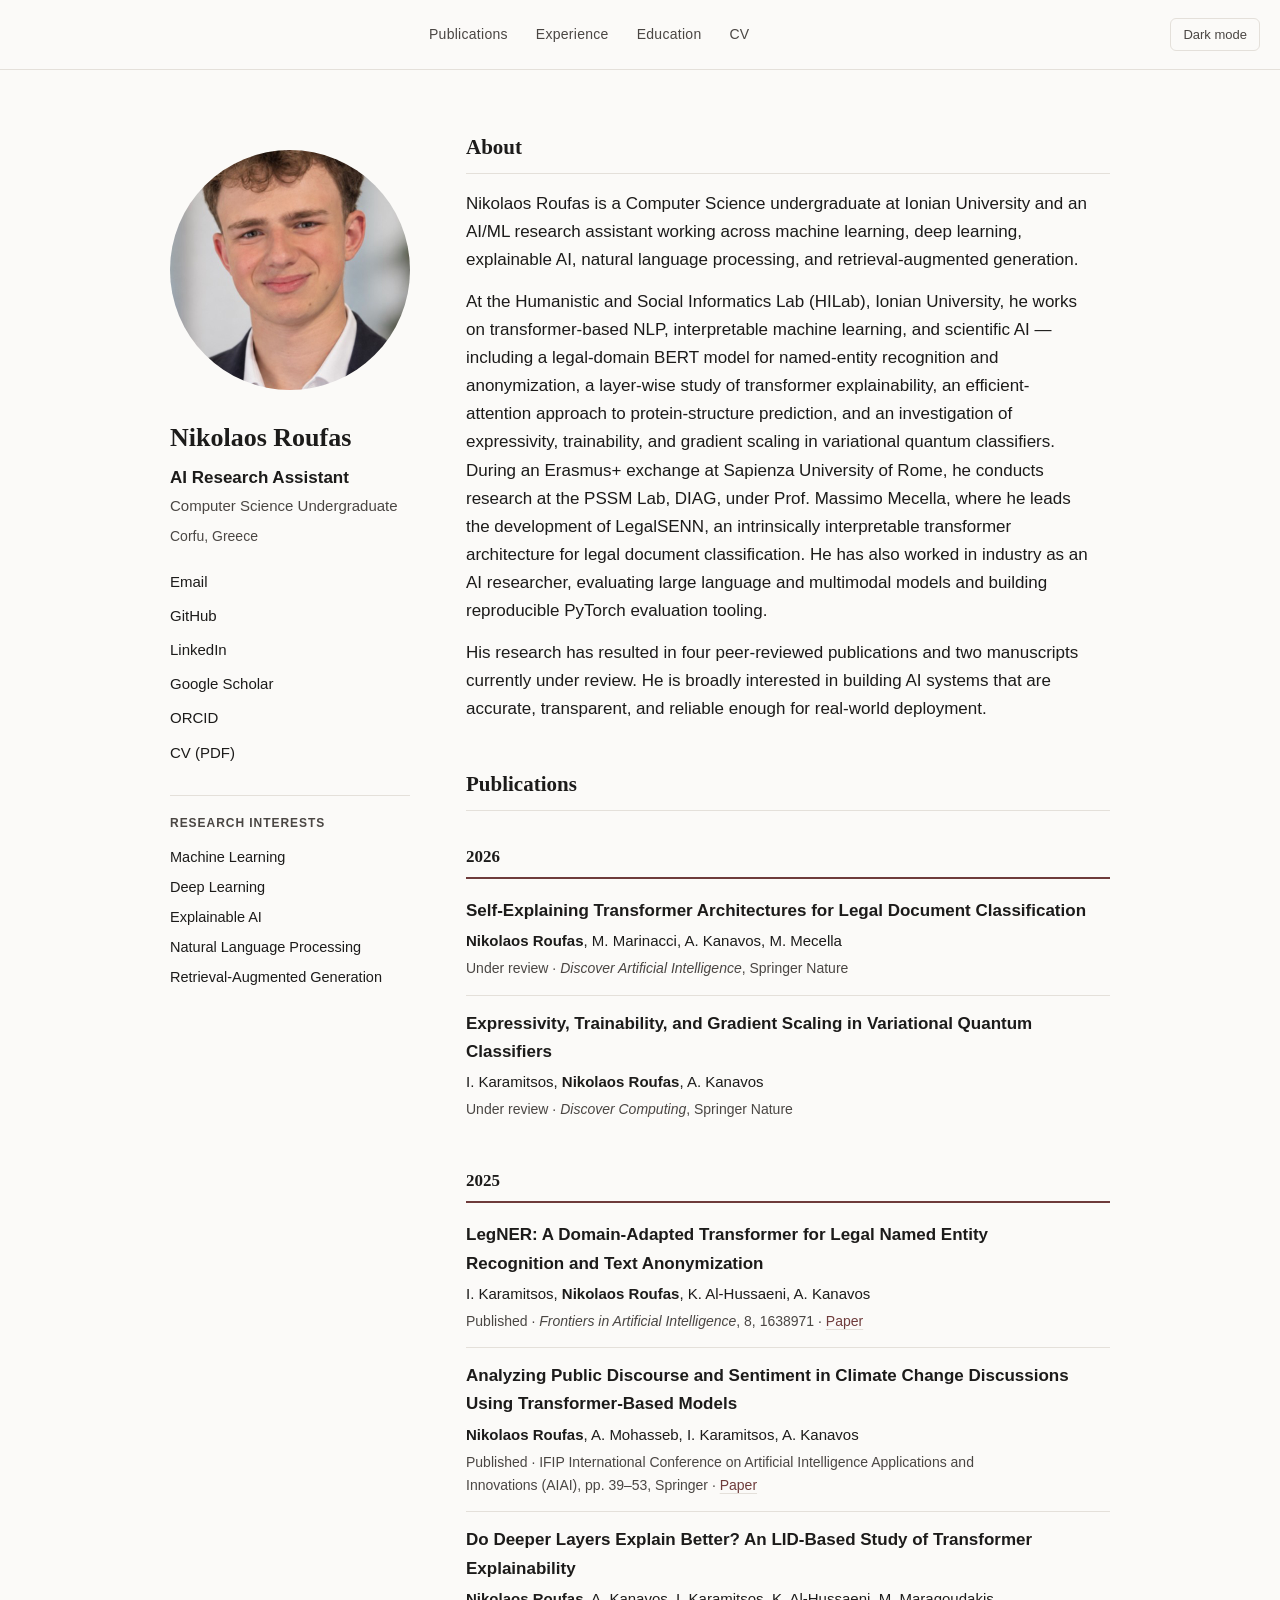
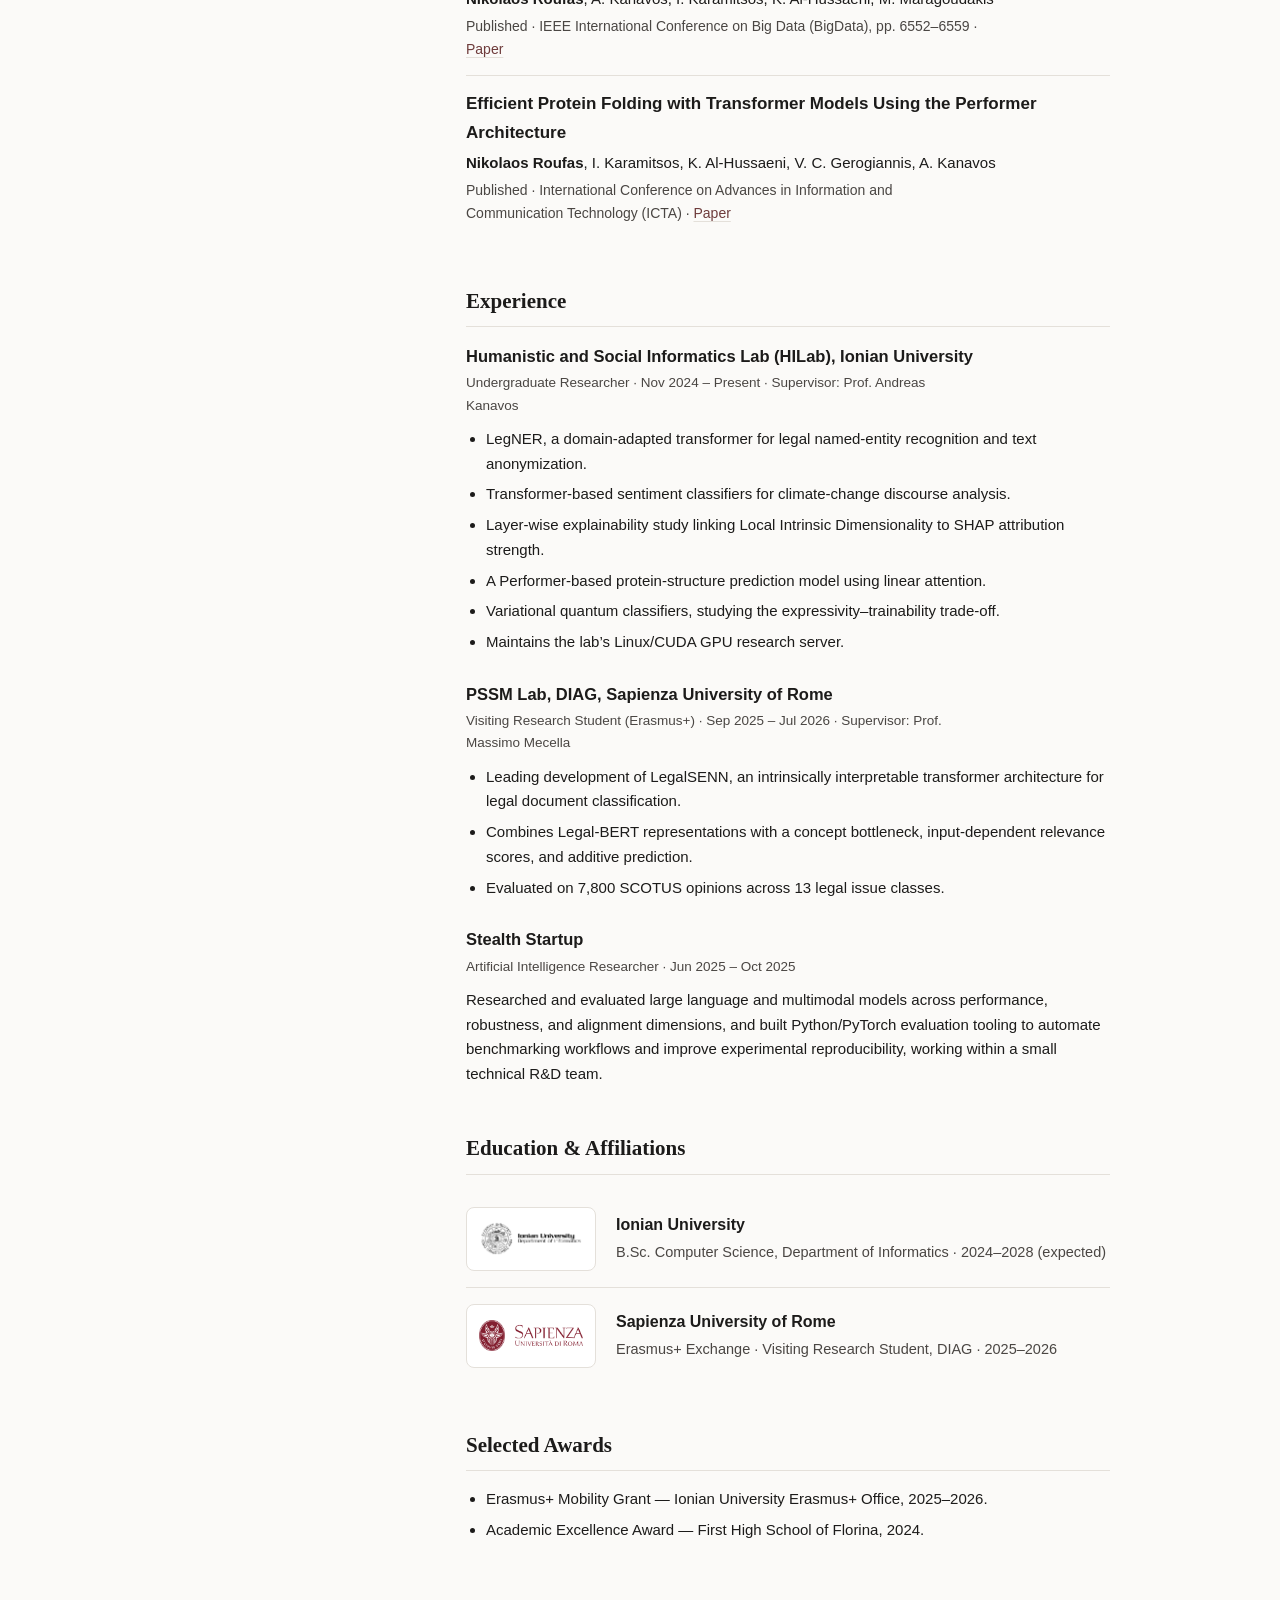
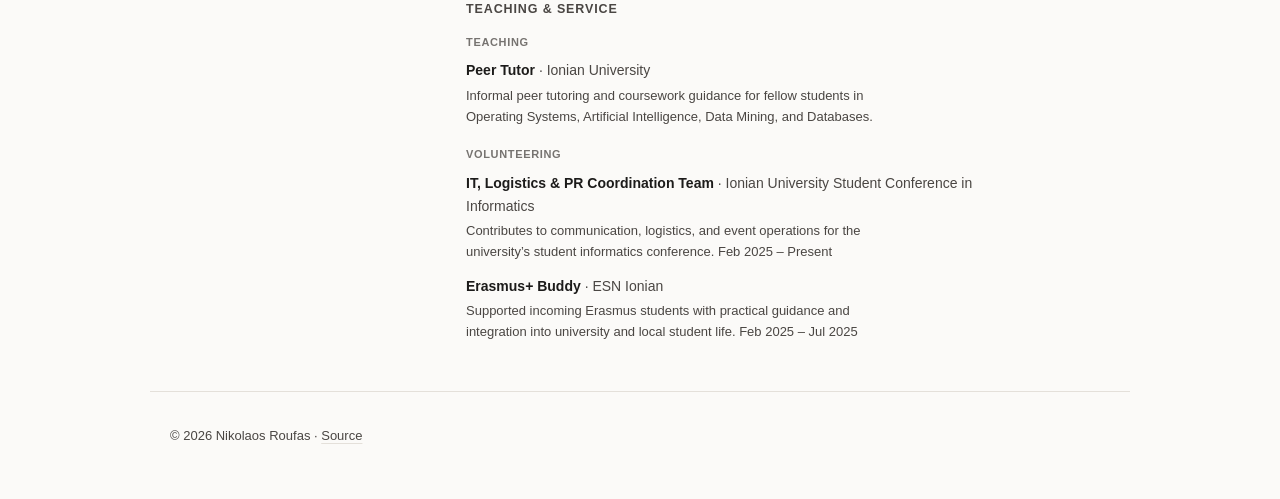
==== index.html @ a6135630 "Strengthen entity/Knowledge Graph structured data - Replace the single Person JSON-LD block with a c" ====
<!DOCTYPE html>
<html lang="en">
<head>
<meta charset="UTF-8">
<meta name="viewport" content="width=device-width, initial-scale=1">
<script>
  try {
    var t = localStorage.getItem('theme');
    if (t === 'light' || t === 'dark') document.documentElement.setAttribute('data-theme', t);
  } catch (e) {}
</script>

<title>Nikolaos Roufas | AI Research Assistant</title>
<meta name="description" content="Nikolaos Roufas is an AI researcher and Computer Science student working on machine learning, explainable AI, natural language processing, and interpretable neural architectures.">
<meta name="author" content="Nikolaos Roufas">
<meta name="robots" content="index, follow">
<link rel="canonical" href="https://nikolaosroufas.me">

<meta property="og:type" content="website">
<meta property="og:title" content="Nikolaos Roufas | AI Research Assistant">
<meta property="og:description" content="AI researcher and Computer Science student working on machine learning, explainable AI, NLP, and interpretable neural architectures.">
<meta property="og:url" content="https://nikolaosroufas.me">
<meta property="og:site_name" content="Nikolaos Roufas">
<meta property="og:image" content="https://nikolaosroufas.me/profile.jpg">

<meta name="twitter:card" content="summary">
<meta name="twitter:title" content="Nikolaos Roufas | AI Research Assistant">
<meta name="twitter:description" content="AI researcher and Computer Science student working on machine learning, explainable AI, NLP, and interpretable neural architectures.">
<meta name="twitter:image" content="https://nikolaosroufas.me/profile.jpg">

<link rel="icon" type="image/x-icon" href="favicon.ico">
<link rel="stylesheet" href="stylesheets/styles.css">

<script type="application/ld+json">
{
  "@context": "https://schema.org",
  "@graph": [
    {
      "@type": "Person",
      "@id": "https://nikolaosroufas.me/#person",
      "name": "Nikolaos Roufas",
      "givenName": "Nikolaos",
      "familyName": "Roufas",
      "url": "https://nikolaosroufas.me",
      "mainEntityOfPage": { "@id": "https://nikolaosroufas.me/#webpage" },
      "image": {
        "@type": "ImageObject",
        "url": "https://nikolaosroufas.me/profile.jpg",
        "width": 480,
        "height": 480
      },
      "description": "AI researcher and Computer Science undergraduate at Ionian University, with research experience at Sapienza University of Rome, working on machine learning, explainable AI, and natural language processing.",
      "email": "nikolaosroufas@gmail.com",
      "jobTitle": "AI Research Assistant",
      "address": {
        "@type": "PostalAddress",
        "addressLocality": "Corfu",
        "addressCountry": "GR"
      },
      "affiliation": [
        { "@type": "CollegeOrUniversity", "name": "Ionian University", "url": "https://ionio.gr" },
        { "@type": "CollegeOrUniversity", "name": "Sapienza University of Rome", "url": "https://www.uniroma1.it" }
      ],
      "knowsAbout": [
        "Machine Learning",
        "Deep Learning",
        "Explainable AI",
        "Natural Language Processing",
        "Retrieval-Augmented Generation"
      ],
      "knowsLanguage": ["Greek", "English", "French", "Portuguese"],
      "identifier": {
        "@type": "PropertyValue",
        "propertyID": "ORCID",
        "value": "https://orcid.org/0009-0005-6139-743X"
      },
      "sameAs": [
        "https://github.com/NikolasRoufas",
        "https://gr.linkedin.com/in/nikolaosroufas",
        "https://scholar.google.com/citations?user=7fCD268AAAAJ&hl=en&oi=ao",
        "https://orcid.org/0009-0005-6139-743X"
      ]
    },
    {
      "@type": "WebSite",
      "@id": "https://nikolaosroufas.me/#website",
      "url": "https://nikolaosroufas.me",
      "name": "Nikolaos Roufas",
      "description": "Personal academic website of Nikolaos Roufas, AI researcher and Computer Science student.",
      "publisher": { "@id": "https://nikolaosroufas.me/#person" },
      "inLanguage": "en"
    },
    {
      "@type": "WebPage",
      "@id": "https://nikolaosroufas.me/#webpage",
      "url": "https://nikolaosroufas.me",
      "name": "Nikolaos Roufas | AI Research Assistant",
      "description": "Nikolaos Roufas is an AI researcher and Computer Science student working on machine learning, explainable AI, natural language processing, and interpretable neural architectures.",
      "isPartOf": { "@id": "https://nikolaosroufas.me/#website" },
      "about": { "@id": "https://nikolaosroufas.me/#person" },
      "primaryImageOfPage": {
        "@type": "ImageObject",
        "url": "https://nikolaosroufas.me/profile.jpg",
        "width": 480,
        "height": 480
      },
      "inLanguage": "en"
    },
    {
      "@type": "ScholarlyArticle",
      "@id": "https://nikolaosroufas.me/#pub-legalsenn",
      "name": "Self-Explaining Transformer Architectures for Legal Document Classification",
      "author": [
        { "@id": "https://nikolaosroufas.me/#person" },
        { "@type": "Person", "name": "M. Marinacci" },
        { "@type": "Person", "name": "A. Kanavos" },
        { "@type": "Person", "name": "M. Mecella" }
      ],
      "isPartOf": { "@type": "Periodical", "name": "Discover Artificial Intelligence" },
      "publisher": { "@type": "Organization", "name": "Springer Nature" },
      "creativeWorkStatus": "Under review",
      "mainEntityOfPage": { "@id": "https://nikolaosroufas.me/#webpage" }
    },
    {
      "@type": "ScholarlyArticle",
      "@id": "https://nikolaosroufas.me/#pub-quantum",
      "name": "Expressivity, Trainability, and Gradient Scaling in Variational Quantum Classifiers",
      "author": [
        { "@type": "Person", "name": "I. Karamitsos" },
        { "@id": "https://nikolaosroufas.me/#person" },
        { "@type": "Person", "name": "A. Kanavos" }
      ],
      "isPartOf": { "@type": "Periodical", "name": "Discover Computing" },
      "publisher": { "@type": "Organization", "name": "Springer Nature" },
      "creativeWorkStatus": "Under review",
      "mainEntityOfPage": { "@id": "https://nikolaosroufas.me/#webpage" }
    },
    {
      "@type": "ScholarlyArticle",
      "@id": "https://nikolaosroufas.me/#pub-legner",
      "name": "LegNER: A Domain-Adapted Transformer for Legal Named Entity Recognition and Text Anonymization",
      "author": [
        { "@type": "Person", "name": "I. Karamitsos" },
        { "@id": "https://nikolaosroufas.me/#person" },
        { "@type": "Person", "name": "K. Al-Hussaeni" },
        { "@type": "Person", "name": "A. Kanavos" }
      ],
      "isPartOf": { "@type": "Periodical", "name": "Frontiers in Artificial Intelligence" },
      "datePublished": "2025-11-06",
      "url": "https://www.frontiersin.org/journals/artificial-intelligence/articles/10.3389/frai.2025.1638971/full",
      "creativeWorkStatus": "Published",
      "mainEntityOfPage": { "@id": "https://nikolaosroufas.me/#webpage" }
    },
    {
      "@type": "ScholarlyArticle",
      "@id": "https://nikolaosroufas.me/#pub-climate",
      "name": "Analyzing Public Discourse and Sentiment in Climate Change Discussions Using Transformer-Based Models",
      "author": [
        { "@id": "https://nikolaosroufas.me/#person" },
        { "@type": "Person", "name": "A. Mohasseb" },
        { "@type": "Person", "name": "I. Karamitsos" },
        { "@type": "Person", "name": "A. Kanavos" }
      ],
      "isPartOf": { "@type": "CreativeWork", "name": "IFIP International Conference on Artificial Intelligence Applications and Innovations (AIAI)" },
      "publisher": { "@type": "Organization", "name": "Springer" },
      "datePublished": "2025-06-23",
      "url": "https://link.springer.com/chapter/10.1007/978-3-031-97313-0_4",
      "creativeWorkStatus": "Published",
      "mainEntityOfPage": { "@id": "https://nikolaosroufas.me/#webpage" }
    },
    {
      "@type": "ScholarlyArticle",
      "@id": "https://nikolaosroufas.me/#pub-bigdata",
      "name": "Do Deeper Layers Explain Better? An LID-Based Study of Transformer Explainability",
      "author": [
        { "@id": "https://nikolaosroufas.me/#person" },
        { "@type": "Person", "name": "A. Kanavos" },
        { "@type": "Person", "name": "I. Karamitsos" },
        { "@type": "Person", "name": "K. Al-Hussaeni" },
        { "@type": "Person", "name": "M. Maragoudakis" }
      ],
      "isPartOf": { "@type": "CreativeWork", "name": "IEEE International Conference on Big Data (BigData)" },
      "publisher": { "@type": "Organization", "name": "IEEE" },
      "datePublished": "2025",
      "url": "https://ieeexplore.ieee.org/abstract/document/11402387",
      "creativeWorkStatus": "Published",
      "mainEntityOfPage": { "@id": "https://nikolaosroufas.me/#webpage" }
    },
    {
      "@type": "ScholarlyArticle",
      "@id": "https://nikolaosroufas.me/#pub-protein",
      "name": "Efficient Protein Folding with Transformer Models Using the Performer Architecture",
      "author": [
        { "@id": "https://nikolaosroufas.me/#person" },
        { "@type": "Person", "name": "I. Karamitsos" },
        { "@type": "Person", "name": "K. Al-Hussaeni" },
        { "@type": "Person", "name": "V. C. Gerogiannis" },
        { "@type": "Person", "name": "A. Kanavos" }
      ],
      "isPartOf": { "@type": "CreativeWork", "name": "International Conference on Advances in Information and Communication Technology (ICTA)" },
      "publisher": { "@type": "Organization", "name": "Springer" },
      "datePublished": "2025",
      "url": "https://link.springer.com/chapter/10.1007/978-3-032-18162-6_20",
      "creativeWorkStatus": "Published",
      "mainEntityOfPage": { "@id": "https://nikolaosroufas.me/#webpage" }
    }
  ]
}
</script>
</head>
<body>
<a class="skip-link" href="#main">Skip to content</a>

<nav class="topnav" aria-label="Section">
  <div class="nav-links">
    <a href="#publications">Publications</a>
    <a href="#experience">Experience</a>
    <a href="#education">Education</a>
    <a href="NikolaosRoufas_CV.pdf">CV</a>
  </div>
  <button id="theme-toggle" class="theme-toggle" type="button" aria-label="Switch color theme">Dark mode</button>
</nav>

<div class="page">
  <aside class="sidebar">
    <img class="portrait" src="profile.jpg" width="176" height="176" alt="Portrait of Nikolaos Roufas" loading="eager">
    <h1>Nikolaos Roufas</h1>
    <p class="role">AI Research Assistant</p>
    <p class="role-sub">Computer Science Undergraduate</p>
    <p class="location">Corfu, Greece</p>

    <ul class="links">
      <li><a href="mailto:nikolaosroufas@gmail.com">Email</a></li>
      <li><a href="https://github.com/NikolasRoufas">GitHub</a></li>
      <li><a href="https://gr.linkedin.com/in/nikolaosroufas">LinkedIn</a></li>
      <li><a href="https://scholar.google.com/citations?user=7fCD268AAAAJ&amp;hl=en&amp;oi=ao">Google Scholar</a></li>
      <li><a href="https://orcid.org/0009-0005-6139-743X">ORCID</a></li>
      <li><a href="NikolaosRoufas_CV.pdf">CV (PDF)</a></li>
    </ul>

    <div class="interests">
      <h2>Research Interests</h2>
      <ul>
        <li>Machine Learning</li>
        <li>Deep Learning</li>
        <li>Explainable AI</li>
        <li>Natural Language Processing</li>
        <li>Retrieval-Augmented Generation</li>
      </ul>
    </div>
  </aside>

  <main id="main">
    <section id="about" aria-labelledby="about-heading">
      <h2 id="about-heading">About</h2>
      <p>
        Nikolaos Roufas is a Computer Science undergraduate at Ionian University and an AI/ML
        research assistant working across machine learning, deep learning, explainable AI,
        natural language processing, and retrieval-augmented generation.
      </p>
      <p>
        At the Humanistic and Social Informatics Lab (HILab), Ionian University, he works on
        transformer-based NLP, interpretable machine learning, and scientific AI &mdash; including a
        legal-domain BERT model for named-entity recognition and anonymization, a layer-wise study
        of transformer explainability, an efficient-attention approach to protein-structure
        prediction, and an investigation of expressivity, trainability, and gradient scaling in
        variational quantum classifiers. During an Erasmus+ exchange at Sapienza University of
        Rome, he conducts research at the PSSM Lab, DIAG, under Prof. Massimo Mecella, where he
        leads the development of LegalSENN, an intrinsically interpretable transformer
        architecture for legal document classification. He has also worked in industry as an AI
        researcher, evaluating large language and multimodal models and building reproducible
        PyTorch evaluation tooling.
      </p>
      <p>
        His research has resulted in four peer-reviewed publications and two manuscripts
        currently under review. He is broadly interested in building AI systems that are
        accurate, transparent, and reliable enough for real-world deployment.
      </p>
    </section>

    <section id="publications" aria-labelledby="publications-heading">
      <h2 id="publications-heading">Publications</h2>

      <div class="pub-year-group">
        <h3 class="pub-year">2026</h3>

        <article class="pub" id="pub-legalsenn">
          <p class="pub-title">Self-Explaining Transformer Architectures for Legal Document Classification</p>
          <p class="pub-authors"><strong>Nikolaos Roufas</strong>, M. Marinacci, A. Kanavos, M. Mecella</p>
          <p class="pub-venue">Under review &middot; <em>Discover Artificial Intelligence</em>, Springer Nature</p>
        </article>

        <article class="pub" id="pub-quantum">
          <p class="pub-title">Expressivity, Trainability, and Gradient Scaling in Variational Quantum Classifiers</p>
          <p class="pub-authors">I. Karamitsos, <strong>Nikolaos Roufas</strong>, A. Kanavos</p>
          <p class="pub-venue">Under review &middot; <em>Discover Computing</em>, Springer Nature</p>
        </article>
      </div>

      <div class="pub-year-group">
        <h3 class="pub-year">2025</h3>

        <article class="pub" id="pub-legner">
          <p class="pub-title">LegNER: A Domain-Adapted Transformer for Legal Named Entity Recognition and Text Anonymization</p>
          <p class="pub-authors">I. Karamitsos, <strong>Nikolaos Roufas</strong>, K. Al-Hussaeni, A. Kanavos</p>
          <p class="pub-venue">Published &middot; <em>Frontiers in Artificial Intelligence</em>, 8, 1638971 &middot; <a href="https://www.frontiersin.org/journals/artificial-intelligence/articles/10.3389/frai.2025.1638971/full">Paper</a></p>
        </article>

        <article class="pub" id="pub-climate">
          <p class="pub-title">Analyzing Public Discourse and Sentiment in Climate Change Discussions Using Transformer-Based Models</p>
          <p class="pub-authors"><strong>Nikolaos Roufas</strong>, A. Mohasseb, I. Karamitsos, A. Kanavos</p>
          <p class="pub-venue">Published &middot; IFIP International Conference on Artificial Intelligence Applications and Innovations (AIAI), pp. 39&ndash;53, Springer &middot; <a href="https://link.springer.com/chapter/10.1007/978-3-031-97313-0_4">Paper</a></p>
        </article>

        <article class="pub" id="pub-bigdata">
          <p class="pub-title">Do Deeper Layers Explain Better? An LID-Based Study of Transformer Explainability</p>
          <p class="pub-authors"><strong>Nikolaos Roufas</strong>, A. Kanavos, I. Karamitsos, K. Al-Hussaeni, M. Maragoudakis</p>
          <p class="pub-venue">Published &middot; IEEE International Conference on Big Data (BigData), pp. 6552&ndash;6559 &middot; <a href="https://ieeexplore.ieee.org/abstract/document/11402387">Paper</a></p>
        </article>

        <article class="pub" id="pub-protein">
          <p class="pub-title">Efficient Protein Folding with Transformer Models Using the Performer Architecture</p>
          <p class="pub-authors"><strong>Nikolaos Roufas</strong>, I. Karamitsos, K. Al-Hussaeni, V. C. Gerogiannis, A. Kanavos</p>
          <p class="pub-venue">Published &middot; International Conference on Advances in Information and Communication Technology (ICTA) &middot; <a href="https://link.springer.com/chapter/10.1007/978-3-032-18162-6_20">Paper</a></p>
        </article>
      </div>
    </section>

    <section id="experience" aria-labelledby="experience-heading">
      <h2 id="experience-heading">Experience</h2>

      <article class="exp">
        <div class="exp-head">
          <h3>Humanistic and Social Informatics Lab (HILab), Ionian University</h3>
          <p class="exp-meta">Undergraduate Researcher &middot; Nov 2024 &ndash; Present &middot; Supervisor: Prof. Andreas Kanavos</p>
        </div>
        <ul>
          <li>LegNER, a domain-adapted transformer for legal named-entity recognition and text anonymization.</li>
          <li>Transformer-based sentiment classifiers for climate-change discourse analysis.</li>
          <li>Layer-wise explainability study linking Local Intrinsic Dimensionality to SHAP attribution strength.</li>
          <li>A Performer-based protein-structure prediction model using linear attention.</li>
          <li>Variational quantum classifiers, studying the expressivity&ndash;trainability trade-off.</li>
          <li>Maintains the lab&rsquo;s Linux/CUDA GPU research server.</li>
        </ul>
      </article>

      <article class="exp">
        <div class="exp-head">
          <h3>PSSM Lab, DIAG, Sapienza University of Rome</h3>
          <p class="exp-meta">Visiting Research Student (Erasmus+) &middot; Sep 2025 &ndash; Jul 2026 &middot; Supervisor: Prof. Massimo Mecella</p>
        </div>
        <ul>
          <li>Leading development of LegalSENN, an intrinsically interpretable transformer architecture for legal document classification.</li>
          <li>Combines Legal-BERT representations with a concept bottleneck, input-dependent relevance scores, and additive prediction.</li>
          <li>Evaluated on 7,800 SCOTUS opinions across 13 legal issue classes.</li>
        </ul>
      </article>

      <article class="exp">
        <div class="exp-head">
          <h3>Stealth Startup</h3>
          <p class="exp-meta">Artificial Intelligence Researcher &middot; Jun 2025 &ndash; Oct 2025</p>
        </div>
        <p>
          Researched and evaluated large language and multimodal models across performance,
          robustness, and alignment dimensions, and built Python/PyTorch evaluation tooling to
          automate benchmarking workflows and improve experimental reproducibility, working
          within a small technical R&amp;D team.
        </p>
      </article>
    </section>

    <section id="education" aria-labelledby="education-heading">
      <h2 id="education-heading">Education &amp; Affiliations</h2>

      <div class="edu">
        <div class="edu-logo-frame">
          <img class="edu-logo" src="Ionian-University-logo-2.gif" alt="Ionian University logo">
        </div>
        <div>
          <h3>Ionian University</h3>
          <p>B.Sc. Computer Science, Department of Informatics &middot; 2024&ndash;2028 (expected)</p>
        </div>
      </div>

      <div class="edu">
        <div class="edu-logo-frame">
          <img class="edu-logo" src="Sapienza-Logo.png" alt="Sapienza University of Rome logo">
        </div>
        <div>
          <h3>Sapienza University of Rome</h3>
          <p>Erasmus+ Exchange &middot; Visiting Research Student, DIAG &middot; 2025&ndash;2026</p>
        </div>
      </div>
    </section>

    <section id="awards" aria-labelledby="awards-heading">
      <h2 id="awards-heading">Selected Awards</h2>
      <ul class="awards-list">
        <li>Erasmus+ Mobility Grant &mdash; Ionian University Erasmus+ Office, 2025&ndash;2026.</li>
        <li>Academic Excellence Award &mdash; First High School of Florina, 2024.</li>
      </ul>
    </section>

    <section id="teaching" class="minor-section" aria-labelledby="teaching-heading">
      <h2 id="teaching-heading">Teaching &amp; Service</h2>

      <h3 class="minor-group">Teaching</h3>
      <div class="minor-item">
        <p class="minor-title">Peer Tutor <span class="minor-org">&middot; Ionian University</span></p>
        <p class="minor-desc">Informal peer tutoring and coursework guidance for fellow students in Operating Systems, Artificial Intelligence, Data Mining, and Databases.</p>
      </div>

      <h3 class="minor-group">Volunteering</h3>
      <div class="minor-item">
        <p class="minor-title">IT, Logistics &amp; PR Coordination Team <span class="minor-org">&middot; Ionian University Student Conference in Informatics</span></p>
        <p class="minor-desc">Contributes to communication, logistics, and event operations for the university&rsquo;s student informatics conference. <span class="minor-meta">Feb 2025 &ndash; Present</span></p>
      </div>

      <div class="minor-item">
        <p class="minor-title">Erasmus+ Buddy <span class="minor-org">&middot; ESN Ionian</span></p>
        <p class="minor-desc">Supported incoming Erasmus students with practical guidance and integration into university and local student life. <span class="minor-meta">Feb 2025 &ndash; Jul 2025</span></p>
      </div>
    </section>
  </main>
</div>

<footer class="site-footer">
  <p>&copy; 2026 Nikolaos Roufas &middot; <a href="https://github.com/NikolasRoufas/NikolasRoufas.github.io">Source</a></p>
</footer>

<script>
  (function () {
    var btn = document.getElementById('theme-toggle');
    function current() {
      var attr = document.documentElement.getAttribute('data-theme');
      if (attr) return attr;
      return window.matchMedia('(prefers-color-scheme: dark)').matches ? 'dark' : 'light';
    }
    function updateLabel() {
      btn.textContent = current() === 'dark' ? 'Light mode' : 'Dark mode';
    }
    updateLabel();
    btn.addEventListener('click', function () {
      var next = current() === 'dark' ? 'light' : 'dark';
      document.documentElement.setAttribute('data-theme', next);
      try { localStorage.setItem('theme', next); } catch (e) {}
      updateLabel();
    });
  })();
</script>
</body>
</html>
---- stylesheets/styles.css ----
:root {
  --bg: #fbfaf8;
  --text: #1c1b1a;
  --text-soft: #4a4643;
  --border: #e4e0da;
  --accent: #6e3b3b;
  --sidebar-w: 240px;
  --max-w: 760px;
  --font-body: -apple-system, BlinkMacSystemFont, "Segoe UI", Helvetica, Arial, sans-serif;
  --font-serif: Georgia, "Iowan Old Style", "Palatino Linotype", "Times New Roman", serif;
}

* { box-sizing: border-box; }

html { -webkit-text-size-adjust: 100%; }

body {
  margin: 0;
  background: var(--bg);
  color: var(--text);
  font-family: var(--font-body);
  font-size: 17px;
  line-height: 1.65;
  -webkit-font-smoothing: antialiased;
}

@media (prefers-reduced-motion: no-preference) {
  a { transition: color 0.15s ease, border-color 0.15s ease; }
}

a {
  color: var(--text);
  text-decoration-color: var(--border);
  text-underline-offset: 3px;
}

a:hover { color: var(--accent); }

a:focus-visible,
button:focus-visible {
  outline: 2px solid var(--accent);
  outline-offset: 3px;
}

.skip-link {
  position: absolute;
  left: -999px;
  top: 0;
  background: var(--text);
  color: var(--bg);
  padding: 10px 16px;
  z-index: 100;
}
.skip-link:focus { left: 12px; top: 12px; }

.topnav {
  display: flex;
  align-items: center;
  gap: 12px;
  padding: 18px 20px;
  border-bottom: 1px solid var(--border);
  font-size: 14px;
  letter-spacing: 0.02em;
}

.nav-links {
  display: flex;
  flex: 1;
  justify-content: center;
  gap: 28px;
}

.topnav a {
  color: var(--text-soft);
  text-decoration: none;
}
.topnav a:hover { color: var(--accent); }

.page {
  max-width: 980px;
  margin: 0 auto;
  padding: 48px 20px 24px;
  display: grid;
  grid-template-columns: 1fr;
  gap: 40px;
}

.sidebar {
  text-align: center;
}

.portrait {
  border-radius: 50%;
  width: 100%;
  height: auto;
  aspect-ratio: 1 / 1;
  object-fit: cover;
  margin-top: 20px;
  margin-bottom: 18px;
}

.sidebar h1 {
  font-family: var(--font-serif);
  font-size: 26px;
  font-weight: 600;
  margin: 0 0 4px;
}

.role {
  margin: 0;
  font-weight: 600;
  color: var(--text);
}

.role-sub {
  margin: 2px 0 0;
  color: var(--text-soft);
  font-size: 15px;
}

.location {
  margin: 6px 0 0;
  color: var(--text-soft);
  font-size: 14px;
}

.sidebar .links {
  list-style: none;
  margin: 20px 0 0;
  padding: 0;
  display: inline-flex;
  flex-direction: column;
  gap: 6px;
  text-align: left;
}

.sidebar .links a {
  font-size: 15px;
  text-decoration: none;
  border-bottom: 1px solid transparent;
}
.sidebar .links a:hover { border-bottom-color: var(--accent); }

.interests {
  margin-top: 28px;
  text-align: left;
  border-top: 1px solid var(--border);
  padding-top: 18px;
}

.interests h2 {
  font-size: 12px;
  text-transform: uppercase;
  letter-spacing: 0.08em;
  color: var(--text-soft);
  margin: 0 0 10px;
  font-weight: 600;
}

.interests ul {
  list-style: none;
  margin: 0;
  padding: 0;
  font-size: 14.5px;
  color: var(--text);
}
.interests li { padding: 3px 0; }

main { min-width: 0; }

main section { margin-bottom: 44px; }

main h2 {
  font-family: var(--font-serif);
  font-size: 21px;
  font-weight: 600;
  margin: 0 0 16px;
  padding-bottom: 8px;
  border-bottom: 1px solid var(--border);
}

main p { margin: 0 0 14px; max-width: 66ch; }

.pub-year-group { margin-bottom: 8px; }

.pub-year {
  font-family: var(--font-serif);
  font-size: 17px;
  font-weight: 700;
  color: var(--text);
  margin: 32px 0 4px;
  padding-bottom: 6px;
  border-bottom: 2px solid var(--accent);
}
.pub-year-group:first-child .pub-year { margin-top: 0; }

.pub {
  padding: 14px 0;
  border-bottom: 1px solid var(--border);
}
.pub:last-child { border-bottom: none; }

.pub-title {
  margin: 0 0 4px;
  font-weight: 600;
}

.pub-authors {
  margin: 0 0 4px;
  font-size: 15px;
  color: var(--text);
}

.pub-venue {
  margin: 0;
  font-size: 14px;
  color: var(--text-soft);
}

.pub-venue a { color: var(--accent); }

.exp { margin-bottom: 26px; }
.exp:last-child { margin-bottom: 0; }

.exp-head h3 {
  margin: 0 0 2px;
  font-size: 16.5px;
}

.exp-meta {
  margin: 0 0 10px;
  font-size: 13.5px;
  color: var(--text-soft);
}

.exp ul {
  margin: 0;
  padding-left: 20px;
}
.exp li { margin-bottom: 6px; font-size: 15px; }

.exp > p { margin: 0; font-size: 15px; max-width: none; }

.edu {
  display: flex;
  align-items: center;
  gap: 20px;
  padding: 16px 0;
  border-bottom: 1px solid var(--border);
}
.edu:last-child { border-bottom: none; }

.edu-logo-frame {
  display: flex;
  align-items: center;
  justify-content: center;
  flex-shrink: 0;
  width: 130px;
  height: 64px;
  background: #ffffff;
  border: 1px solid var(--border);
  border-radius: 8px;
  padding: 8px 12px;
}

.edu-logo {
  width: auto;
  max-width: 100%;
  max-height: 100%;
  object-fit: contain;
}

.edu h3 { margin: 0 0 2px; font-size: 16px; }
.edu p { margin: 0; font-size: 14.5px; color: var(--text-soft); }

.awards-list {
  margin: 0;
  padding-left: 20px;
  font-size: 15px;
}
.awards-list li { margin-bottom: 6px; }

.minor-section {
  margin-bottom: 24px !important;
  padding-top: 12px;
}

.minor-section h2 {
  font-family: var(--font-body);
  font-size: 12.5px;
  font-weight: 600;
  text-transform: uppercase;
  letter-spacing: 0.07em;
  color: var(--text-soft);
  border-bottom: none;
  margin: 0 0 14px;
  padding-bottom: 0;
}

.minor-group {
  font-family: var(--font-body);
  font-size: 11px;
  font-weight: 600;
  text-transform: uppercase;
  letter-spacing: 0.06em;
  color: var(--text-soft);
  opacity: 0.75;
  margin: 18px 0 8px;
}
.minor-group:first-of-type { margin-top: 0; }

.minor-item { margin-bottom: 12px; }
.minor-item:last-child { margin-bottom: 0; }

.minor-title {
  margin: 0;
  font-size: 14px;
  font-weight: 600;
  color: var(--text);
}

.minor-org {
  font-weight: 400;
  color: var(--text-soft);
}

.minor-desc {
  margin: 2px 0 0;
  font-size: 13px;
  color: var(--text-soft);
  max-width: 60ch;
}

.minor-meta { white-space: nowrap; }

.site-footer {
  max-width: 980px;
  margin: 0 auto;
  padding: 8px 20px 40px;
  font-size: 13px;
  color: var(--text-soft);
  border-top: 1px solid var(--border);
  padding-top: 20px;
}

.site-footer a { color: var(--text-soft); }

@media (min-width: 800px) {
  .page {
    grid-template-columns: var(--sidebar-w) 1fr;
    gap: 56px;
    padding-top: 60px;
  }
  .sidebar {
    text-align: left;
    position: sticky;
    top: 40px;
    align-self: start;
  }
  .sidebar .links { align-items: flex-start; }
  main { max-width: var(--max-w); }
}

@media (prefers-color-scheme: dark) {
  :root:not([data-theme="light"]) {
    --bg: #15130f;
    --text: #eae6e0;
    --text-soft: #a9a29a;
    --border: #322e28;
    --accent: #d99a9a;
  }
}

:root[data-theme="dark"] {
  --bg: #15130f;
  --text: #eae6e0;
  --text-soft: #a9a29a;
  --border: #322e28;
  --accent: #d99a9a;
}

.theme-toggle {
  margin-left: auto;
  font: inherit;
  font-size: 13px;
  background: none;
  border: 1px solid var(--border);
  color: var(--text-soft);
  border-radius: 6px;
  padding: 5px 12px;
  cursor: pointer;
}
.theme-toggle:hover { color: var(--accent); border-color: var(--accent); }
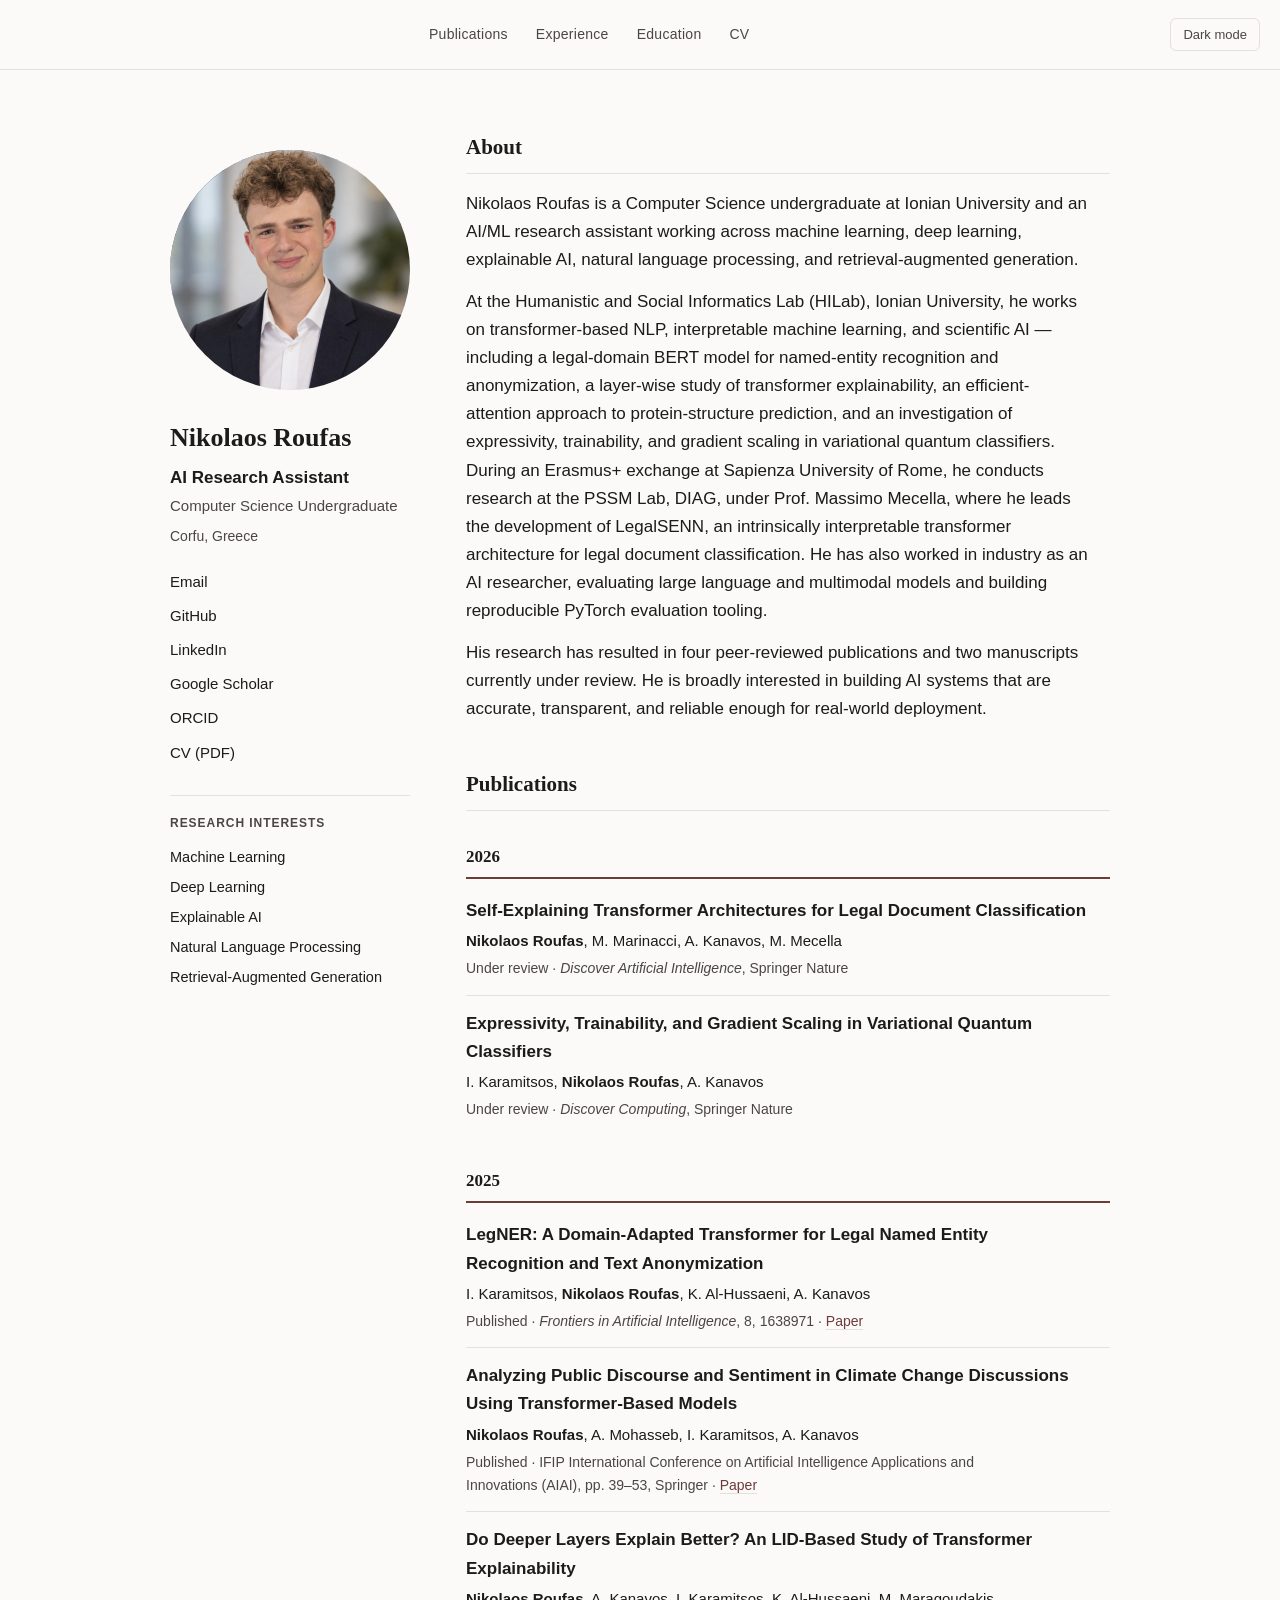
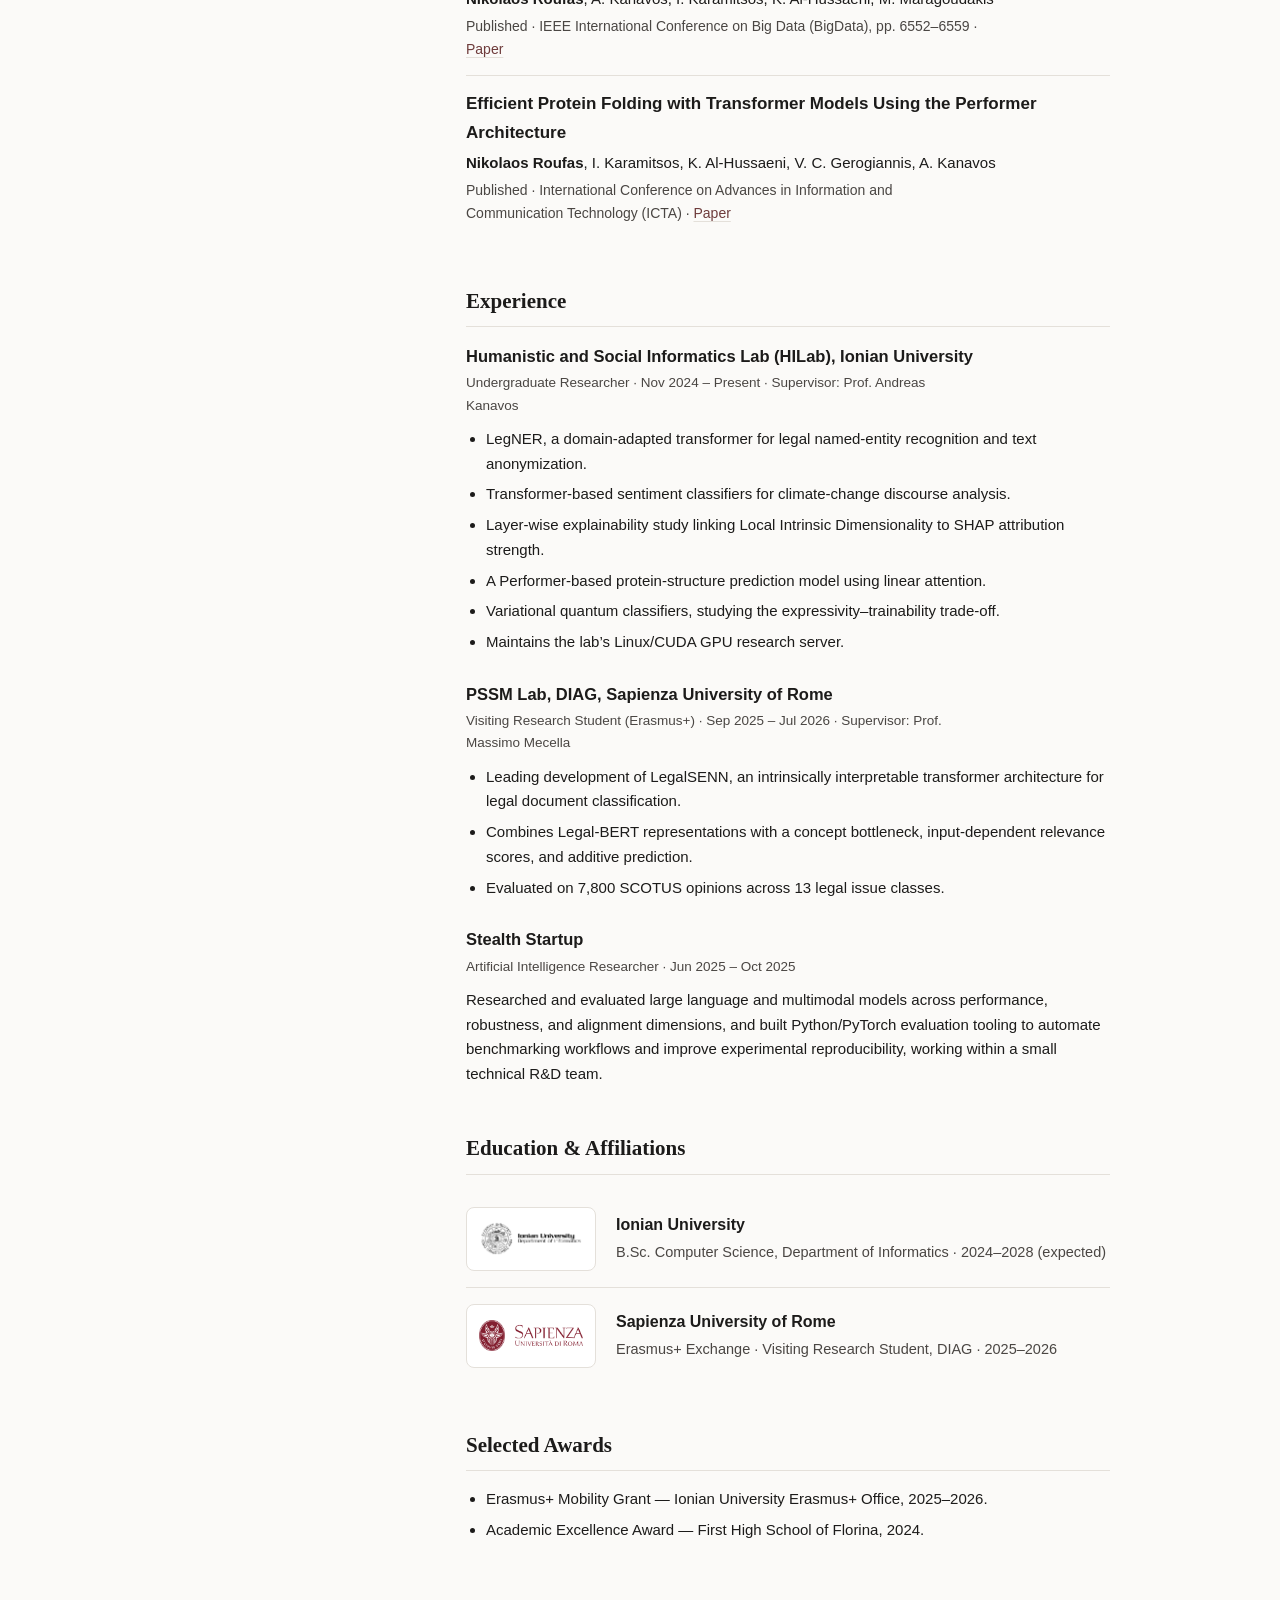
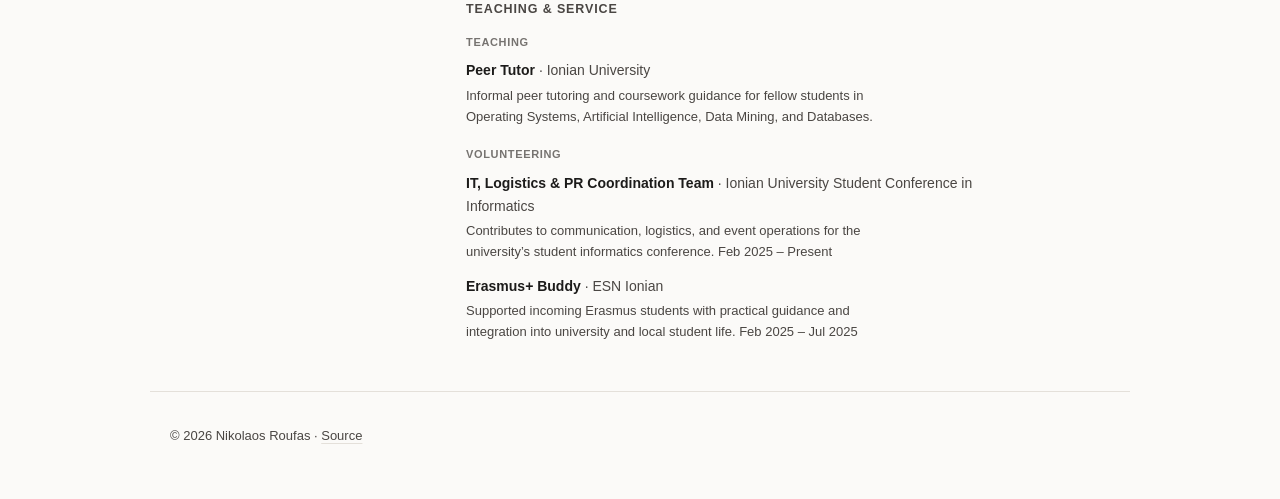
==== commit b562fc6c: "Reorganize repo file structure into assets/ - Move images and stylesheet into assets/images/ and ass" ====
--- a/index.html
+++ b/index.html
@@ -21,15 +21,15 @@
 <meta property="og:description" content="AI researcher and Computer Science student working on machine learning, explainable AI, NLP, and interpretable neural architectures.">
 <meta property="og:url" content="https://nikolaosroufas.me">
 <meta property="og:site_name" content="Nikolaos Roufas">
-<meta property="og:image" content="https://nikolaosroufas.me/profile.jpg">
+<meta property="og:image" content="https://nikolaosroufas.me/assets/images/profile.jpg">
 
 <meta name="twitter:card" content="summary">
 <meta name="twitter:title" content="Nikolaos Roufas | AI Research Assistant">
 <meta name="twitter:description" content="AI researcher and Computer Science student working on machine learning, explainable AI, NLP, and interpretable neural architectures.">
-<meta name="twitter:image" content="https://nikolaosroufas.me/profile.jpg">
+<meta name="twitter:image" content="https://nikolaosroufas.me/assets/images/profile.jpg">
 
 <link rel="icon" type="image/x-icon" href="favicon.ico">
-<link rel="stylesheet" href="stylesheets/styles.css">
+<link rel="stylesheet" href="assets/css/styles.css">
 
 <script type="application/ld+json">
 {
@@ -45,7 +45,7 @@
       "mainEntityOfPage": { "@id": "https://nikolaosroufas.me/#webpage" },
       "image": {
         "@type": "ImageObject",
-        "url": "https://nikolaosroufas.me/profile.jpg",
+        "url": "https://nikolaosroufas.me/assets/images/profile.jpg",
         "width": 480,
         "height": 480
       },
@@ -100,7 +100,7 @@
       "about": { "@id": "https://nikolaosroufas.me/#person" },
       "primaryImageOfPage": {
         "@type": "ImageObject",
-        "url": "https://nikolaosroufas.me/profile.jpg",
+        "url": "https://nikolaosroufas.me/assets/images/profile.jpg",
         "width": 480,
         "height": 480
       },
@@ -223,7 +223,7 @@
 
 <div class="page">
   <aside class="sidebar">
-    <img class="portrait" src="profile.jpg" width="176" height="176" alt="Portrait of Nikolaos Roufas" loading="eager">
+    <img class="portrait" src="assets/images/profile.jpg" width="176" height="176" alt="Portrait of Nikolaos Roufas" loading="eager">
     <h1>Nikolaos Roufas</h1>
     <p class="role">AI Research Assistant</p>
     <p class="role-sub">Computer Science Undergraduate</p>
@@ -375,7 +375,7 @@
 
       <div class="edu">
         <div class="edu-logo-frame">
-          <img class="edu-logo" src="Ionian-University-logo-2.gif" alt="Ionian University logo">
+          <img class="edu-logo" src="assets/images/ionian-university-logo.gif" alt="Ionian University logo">
         </div>
         <div>
           <h3>Ionian University</h3>
@@ -385,7 +385,7 @@
 
       <div class="edu">
         <div class="edu-logo-frame">
-          <img class="edu-logo" src="Sapienza-Logo.png" alt="Sapienza University of Rome logo">
+          <img class="edu-logo" src="assets/images/sapienza-logo.png" alt="Sapienza University of Rome logo">
         </div>
         <div>
           <h3>Sapienza University of Rome</h3>
--- a/assets/css/styles.css
+++ b/assets/css/styles.css
@@ -0,0 +1,393 @@
+:root {
+  --bg: #fbfaf8;
+  --text: #1c1b1a;
+  --text-soft: #4a4643;
+  --border: #e4e0da;
+  --accent: #6e3b3b;
+  --sidebar-w: 240px;
+  --max-w: 760px;
+  --font-body: -apple-system, BlinkMacSystemFont, "Segoe UI", Helvetica, Arial, sans-serif;
+  --font-serif: Georgia, "Iowan Old Style", "Palatino Linotype", "Times New Roman", serif;
+}
+
+* { box-sizing: border-box; }
+
+html { -webkit-text-size-adjust: 100%; }
+
+body {
+  margin: 0;
+  background: var(--bg);
+  color: var(--text);
+  font-family: var(--font-body);
+  font-size: 17px;
+  line-height: 1.65;
+  -webkit-font-smoothing: antialiased;
+}
+
+@media (prefers-reduced-motion: no-preference) {
+  a { transition: color 0.15s ease, border-color 0.15s ease; }
+}
+
+a {
+  color: var(--text);
+  text-decoration-color: var(--border);
+  text-underline-offset: 3px;
+}
+
+a:hover { color: var(--accent); }
+
+a:focus-visible,
+button:focus-visible {
+  outline: 2px solid var(--accent);
+  outline-offset: 3px;
+}
+
+.skip-link {
+  position: absolute;
+  left: -999px;
+  top: 0;
+  background: var(--text);
+  color: var(--bg);
+  padding: 10px 16px;
+  z-index: 100;
+}
+.skip-link:focus { left: 12px; top: 12px; }
+
+.topnav {
+  display: flex;
+  align-items: center;
+  gap: 12px;
+  padding: 18px 20px;
+  border-bottom: 1px solid var(--border);
+  font-size: 14px;
+  letter-spacing: 0.02em;
+}
+
+.nav-links {
+  display: flex;
+  flex: 1;
+  justify-content: center;
+  gap: 28px;
+}
+
+.topnav a {
+  color: var(--text-soft);
+  text-decoration: none;
+}
+.topnav a:hover { color: var(--accent); }
+
+.page {
+  max-width: 980px;
+  margin: 0 auto;
+  padding: 48px 20px 24px;
+  display: grid;
+  grid-template-columns: 1fr;
+  gap: 40px;
+}
+
+.sidebar {
+  text-align: center;
+}
+
+.portrait {
+  border-radius: 50%;
+  width: 100%;
+  height: auto;
+  aspect-ratio: 1 / 1;
+  object-fit: cover;
+  margin-top: 20px;
+  margin-bottom: 18px;
+}
+
+.sidebar h1 {
+  font-family: var(--font-serif);
+  font-size: 26px;
+  font-weight: 600;
+  margin: 0 0 4px;
+}
+
+.role {
+  margin: 0;
+  font-weight: 600;
+  color: var(--text);
+}
+
+.role-sub {
+  margin: 2px 0 0;
+  color: var(--text-soft);
+  font-size: 15px;
+}
+
+.location {
+  margin: 6px 0 0;
+  color: var(--text-soft);
+  font-size: 14px;
+}
+
+.sidebar .links {
+  list-style: none;
+  margin: 20px 0 0;
+  padding: 0;
+  display: inline-flex;
+  flex-direction: column;
+  gap: 6px;
+  text-align: left;
+}
+
+.sidebar .links a {
+  font-size: 15px;
+  text-decoration: none;
+  border-bottom: 1px solid transparent;
+}
+.sidebar .links a:hover { border-bottom-color: var(--accent); }
+
+.interests {
+  margin-top: 28px;
+  text-align: left;
+  border-top: 1px solid var(--border);
+  padding-top: 18px;
+}
+
+.interests h2 {
+  font-size: 12px;
+  text-transform: uppercase;
+  letter-spacing: 0.08em;
+  color: var(--text-soft);
+  margin: 0 0 10px;
+  font-weight: 600;
+}
+
+.interests ul {
+  list-style: none;
+  margin: 0;
+  padding: 0;
+  font-size: 14.5px;
+  color: var(--text);
+}
+.interests li { padding: 3px 0; }
+
+main { min-width: 0; }
+
+main section { margin-bottom: 44px; }
+
+main h2 {
+  font-family: var(--font-serif);
+  font-size: 21px;
+  font-weight: 600;
+  margin: 0 0 16px;
+  padding-bottom: 8px;
+  border-bottom: 1px solid var(--border);
+}
+
+main p { margin: 0 0 14px; max-width: 66ch; }
+
+.pub-year-group { margin-bottom: 8px; }
+
+.pub-year {
+  font-family: var(--font-serif);
+  font-size: 17px;
+  font-weight: 700;
+  color: var(--text);
+  margin: 32px 0 4px;
+  padding-bottom: 6px;
+  border-bottom: 2px solid var(--accent);
+}
+.pub-year-group:first-child .pub-year { margin-top: 0; }
+
+.pub {
+  padding: 14px 0;
+  border-bottom: 1px solid var(--border);
+}
+.pub:last-child { border-bottom: none; }
+
+.pub-title {
+  margin: 0 0 4px;
+  font-weight: 600;
+}
+
+.pub-authors {
+  margin: 0 0 4px;
+  font-size: 15px;
+  color: var(--text);
+}
+
+.pub-venue {
+  margin: 0;
+  font-size: 14px;
+  color: var(--text-soft);
+}
+
+.pub-venue a { color: var(--accent); }
+
+.exp { margin-bottom: 26px; }
+.exp:last-child { margin-bottom: 0; }
+
+.exp-head h3 {
+  margin: 0 0 2px;
+  font-size: 16.5px;
+}
+
+.exp-meta {
+  margin: 0 0 10px;
+  font-size: 13.5px;
+  color: var(--text-soft);
+}
+
+.exp ul {
+  margin: 0;
+  padding-left: 20px;
+}
+.exp li { margin-bottom: 6px; font-size: 15px; }
+
+.exp > p { margin: 0; font-size: 15px; max-width: none; }
+
+.edu {
+  display: flex;
+  align-items: center;
+  gap: 20px;
+  padding: 16px 0;
+  border-bottom: 1px solid var(--border);
+}
+.edu:last-child { border-bottom: none; }
+
+.edu-logo-frame {
+  display: flex;
+  align-items: center;
+  justify-content: center;
+  flex-shrink: 0;
+  width: 130px;
+  height: 64px;
+  background: #ffffff;
+  border: 1px solid var(--border);
+  border-radius: 8px;
+  padding: 8px 12px;
+}
+
+.edu-logo {
+  width: auto;
+  max-width: 100%;
+  max-height: 100%;
+  object-fit: contain;
+}
+
+.edu h3 { margin: 0 0 2px; font-size: 16px; }
+.edu p { margin: 0; font-size: 14.5px; color: var(--text-soft); }
+
+.awards-list {
+  margin: 0;
+  padding-left: 20px;
+  font-size: 15px;
+}
+.awards-list li { margin-bottom: 6px; }
+
+.minor-section {
+  margin-bottom: 24px !important;
+  padding-top: 12px;
+}
+
+.minor-section h2 {
+  font-family: var(--font-body);
+  font-size: 12.5px;
+  font-weight: 600;
+  text-transform: uppercase;
+  letter-spacing: 0.07em;
+  color: var(--text-soft);
+  border-bottom: none;
+  margin: 0 0 14px;
+  padding-bottom: 0;
+}
+
+.minor-group {
+  font-family: var(--font-body);
+  font-size: 11px;
+  font-weight: 600;
+  text-transform: uppercase;
+  letter-spacing: 0.06em;
+  color: var(--text-soft);
+  opacity: 0.75;
+  margin: 18px 0 8px;
+}
+.minor-group:first-of-type { margin-top: 0; }
+
+.minor-item { margin-bottom: 12px; }
+.minor-item:last-child { margin-bottom: 0; }
+
+.minor-title {
+  margin: 0;
+  font-size: 14px;
+  font-weight: 600;
+  color: var(--text);
+}
+
+.minor-org {
+  font-weight: 400;
+  color: var(--text-soft);
+}
+
+.minor-desc {
+  margin: 2px 0 0;
+  font-size: 13px;
+  color: var(--text-soft);
+  max-width: 60ch;
+}
+
+.minor-meta { white-space: nowrap; }
+
+.site-footer {
+  max-width: 980px;
+  margin: 0 auto;
+  padding: 8px 20px 40px;
+  font-size: 13px;
+  color: var(--text-soft);
+  border-top: 1px solid var(--border);
+  padding-top: 20px;
+}
+
+.site-footer a { color: var(--text-soft); }
+
+@media (min-width: 800px) {
+  .page {
+    grid-template-columns: var(--sidebar-w) 1fr;
+    gap: 56px;
+    padding-top: 60px;
+  }
+  .sidebar {
+    text-align: left;
+    position: sticky;
+    top: 40px;
+    align-self: start;
+  }
+  .sidebar .links { align-items: flex-start; }
+  main { max-width: var(--max-w); }
+}
+
+@media (prefers-color-scheme: dark) {
+  :root:not([data-theme="light"]) {
+    --bg: #15130f;
+    --text: #eae6e0;
+    --text-soft: #a9a29a;
+    --border: #322e28;
+    --accent: #d99a9a;
+  }
+}
+
+:root[data-theme="dark"] {
+  --bg: #15130f;
+  --text: #eae6e0;
+  --text-soft: #a9a29a;
+  --border: #322e28;
+  --accent: #d99a9a;
+}
+
+.theme-toggle {
+  margin-left: auto;
+  font: inherit;
+  font-size: 13px;
+  background: none;
+  border: 1px solid var(--border);
+  color: var(--text-soft);
+  border-radius: 6px;
+  padding: 5px 12px;
+  cursor: pointer;
+}
+.theme-toggle:hover { color: var(--accent); border-color: var(--accent); }
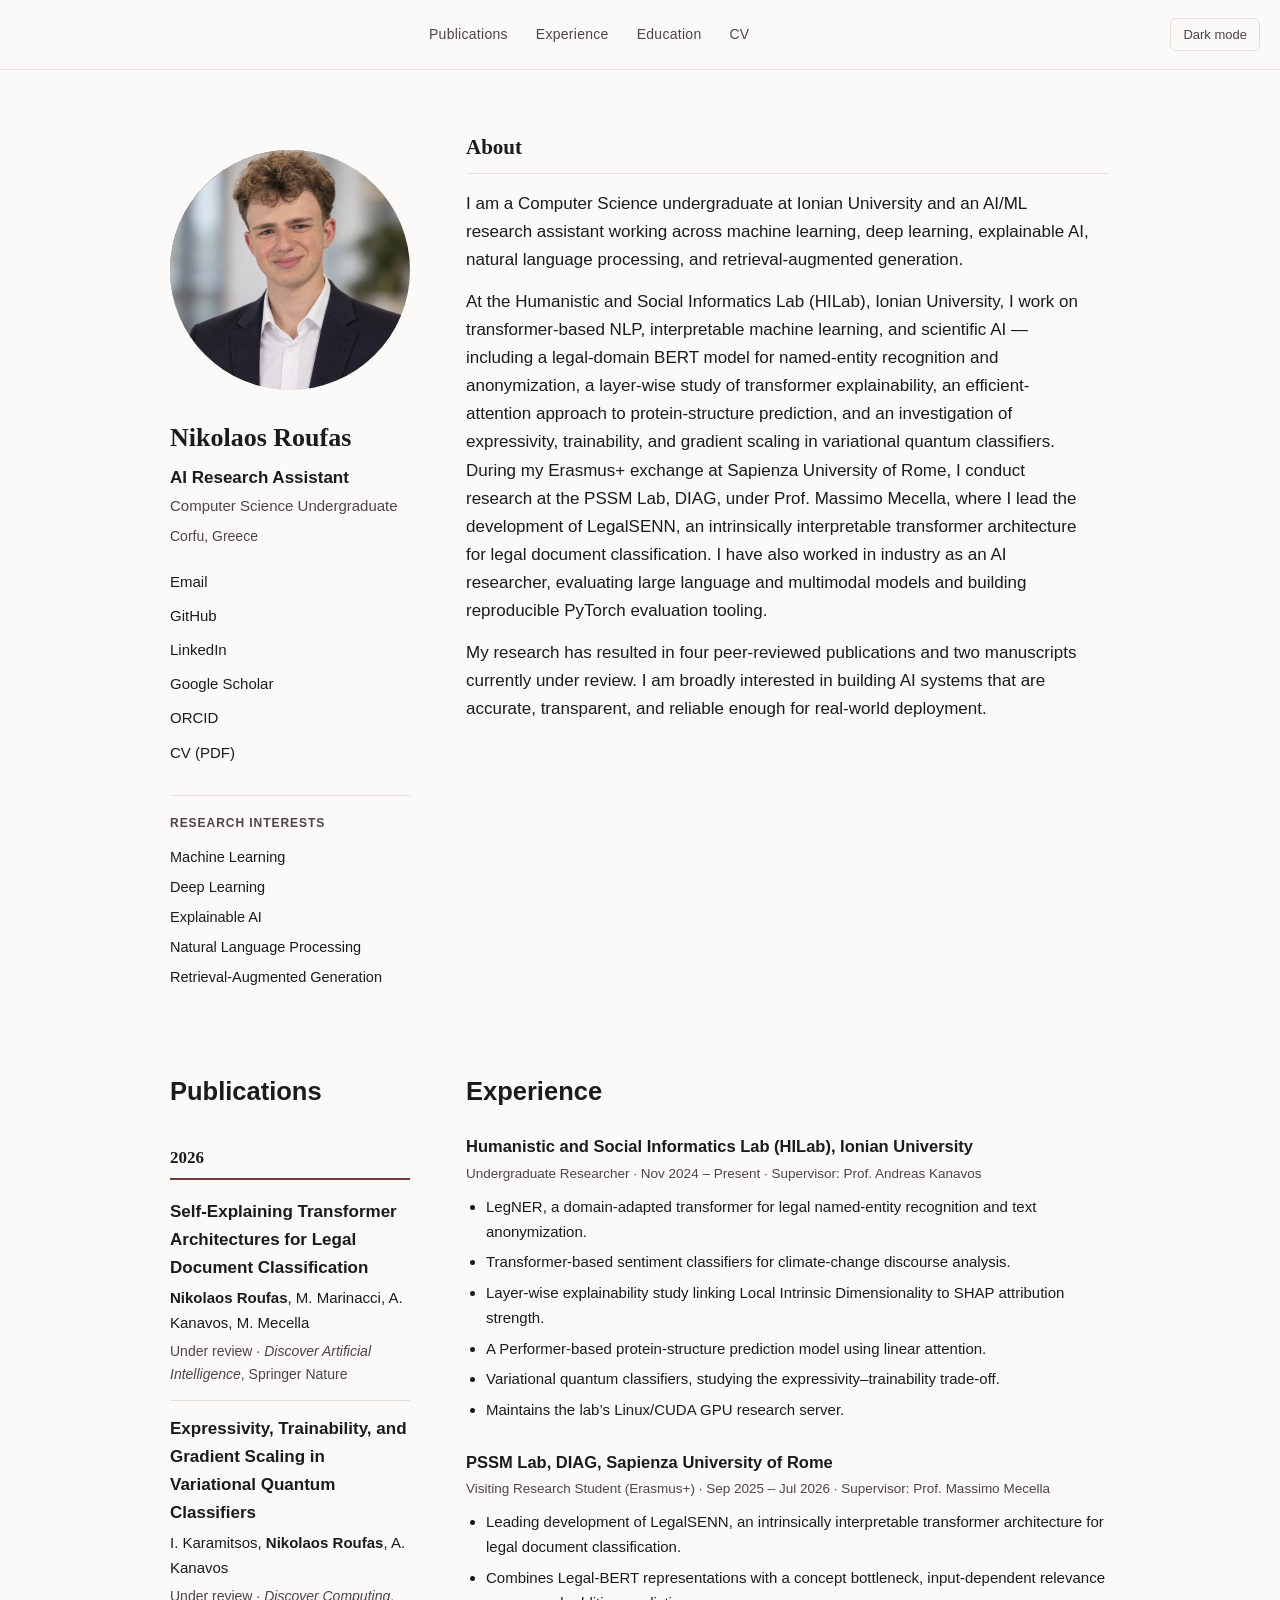
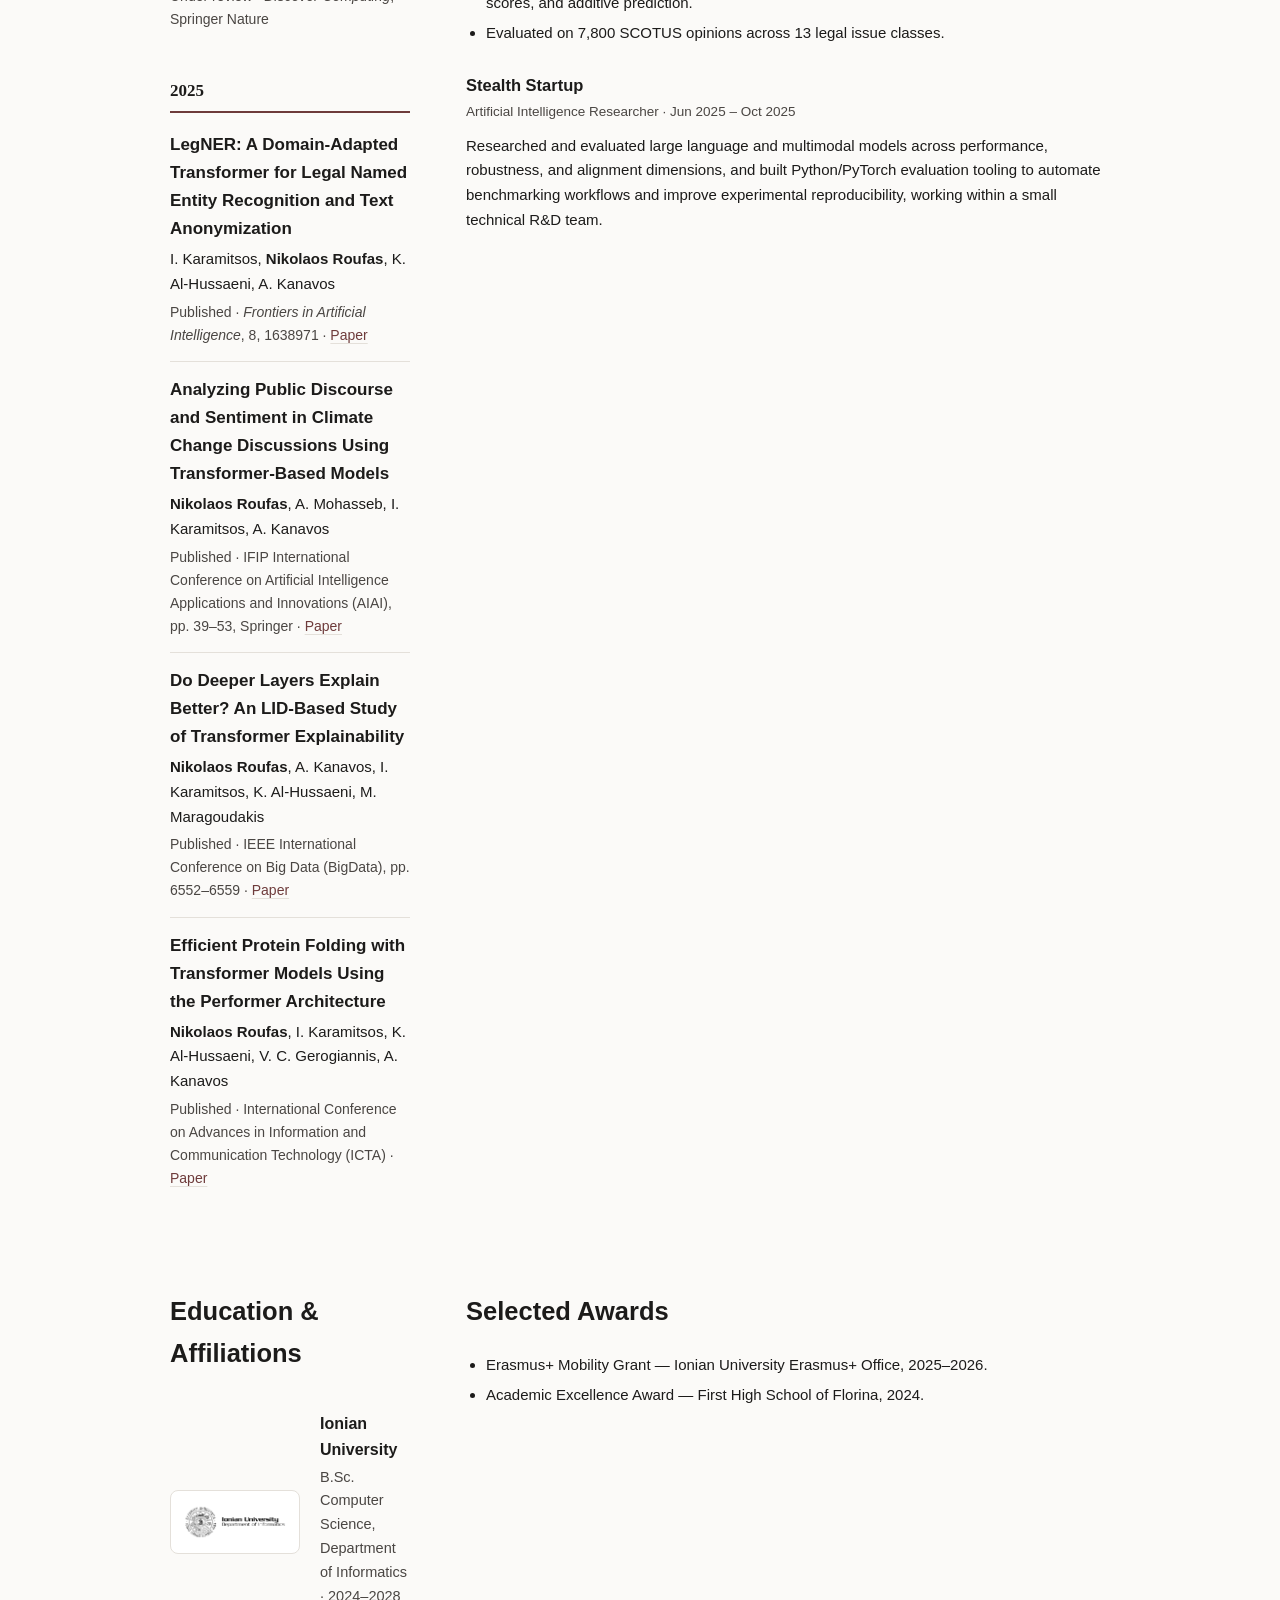
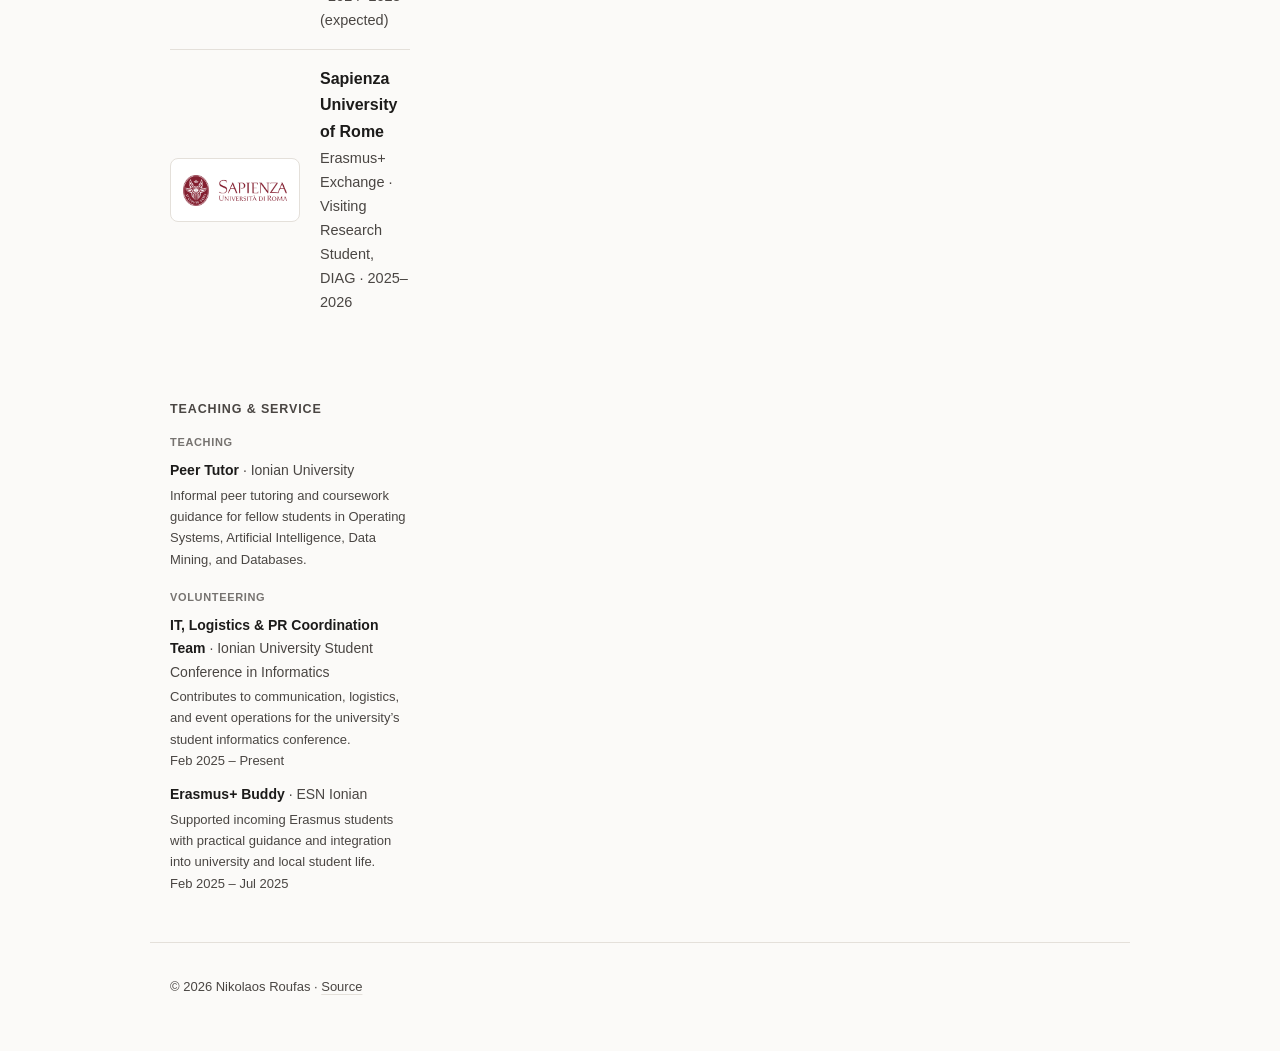
==== commit 6029a437: "Update index.html" ====
--- a/index.html
+++ b/index.html
@@ -254,29 +254,31 @@
     <section id="about" aria-labelledby="about-heading">
       <h2 id="about-heading">About</h2>
       <p>
-        Nikolaos Roufas is a Computer Science undergraduate at Ionian University and an AI/ML
+        I am a Computer Science undergraduate at Ionian University and an AI/ML
         research assistant working across machine learning, deep learning, explainable AI,
         natural language processing, and retrieval-augmented generation.
       </p>
       <p>
-        At the Humanistic and Social Informatics Lab (HILab), Ionian University, he works on
+        At the Humanistic and Social Informatics Lab (HILab), Ionian University, I work on
         transformer-based NLP, interpretable machine learning, and scientific AI &mdash; including a
         legal-domain BERT model for named-entity recognition and anonymization, a layer-wise study
         of transformer explainability, an efficient-attention approach to protein-structure
         prediction, and an investigation of expressivity, trainability, and gradient scaling in
-        variational quantum classifiers. During an Erasmus+ exchange at Sapienza University of
-        Rome, he conducts research at the PSSM Lab, DIAG, under Prof. Massimo Mecella, where he
-        leads the development of LegalSENN, an intrinsically interpretable transformer
-        architecture for legal document classification. He has also worked in industry as an AI
+        variational quantum classifiers. During my Erasmus+ exchange at Sapienza University of
+        Rome, I conduct research at the PSSM Lab, DIAG, under Prof. Massimo Mecella, where I
+        lead the development of LegalSENN, an intrinsically interpretable transformer
+        architecture for legal document classification. I have also worked in industry as an AI
         researcher, evaluating large language and multimodal models and building reproducible
         PyTorch evaluation tooling.
       </p>
       <p>
-        His research has resulted in four peer-reviewed publications and two manuscripts
-        currently under review. He is broadly interested in building AI systems that are
+        My research has resulted in four peer-reviewed publications and two manuscripts
+        currently under review. I am broadly interested in building AI systems that are
         accurate, transparent, and reliable enough for real-world deployment.
       </p>
     </section>
+  </main>
+
 
     <section id="publications" aria-labelledby="publications-heading">
       <h2 id="publications-heading">Publications</h2>
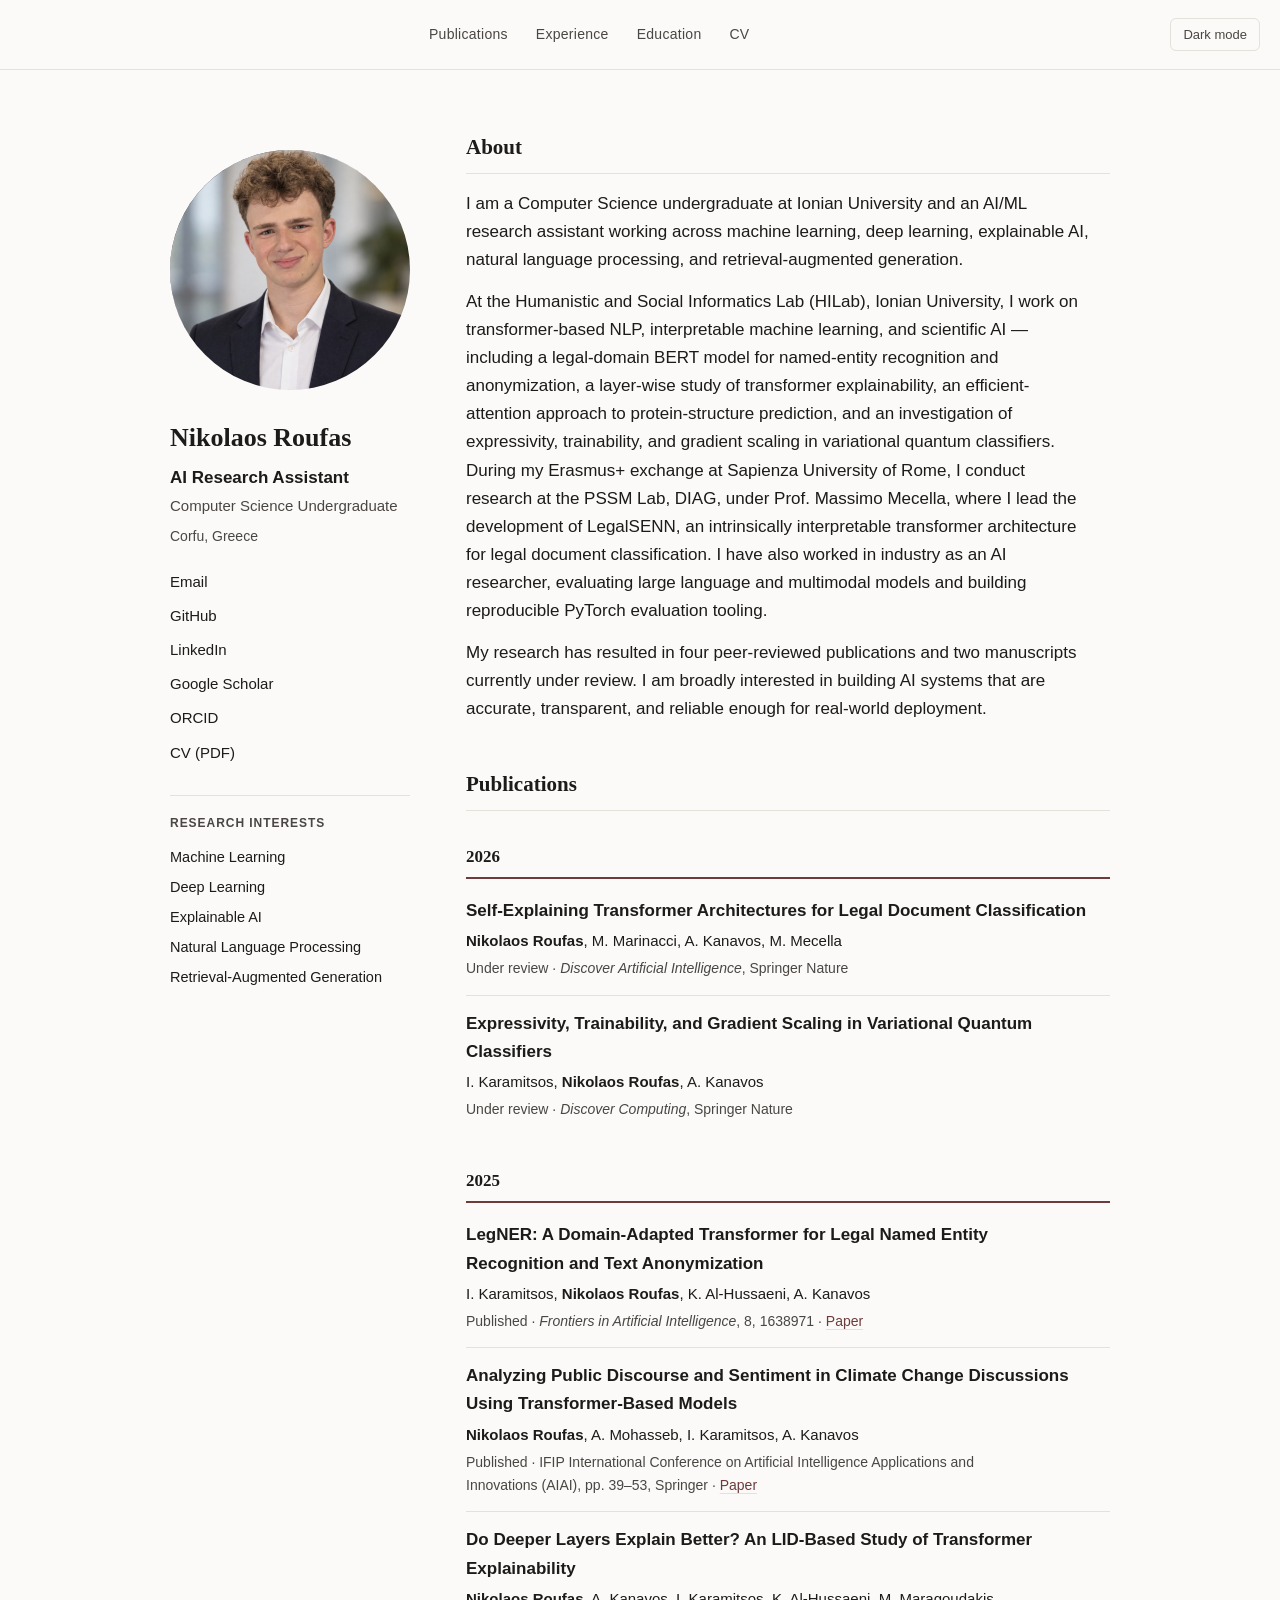
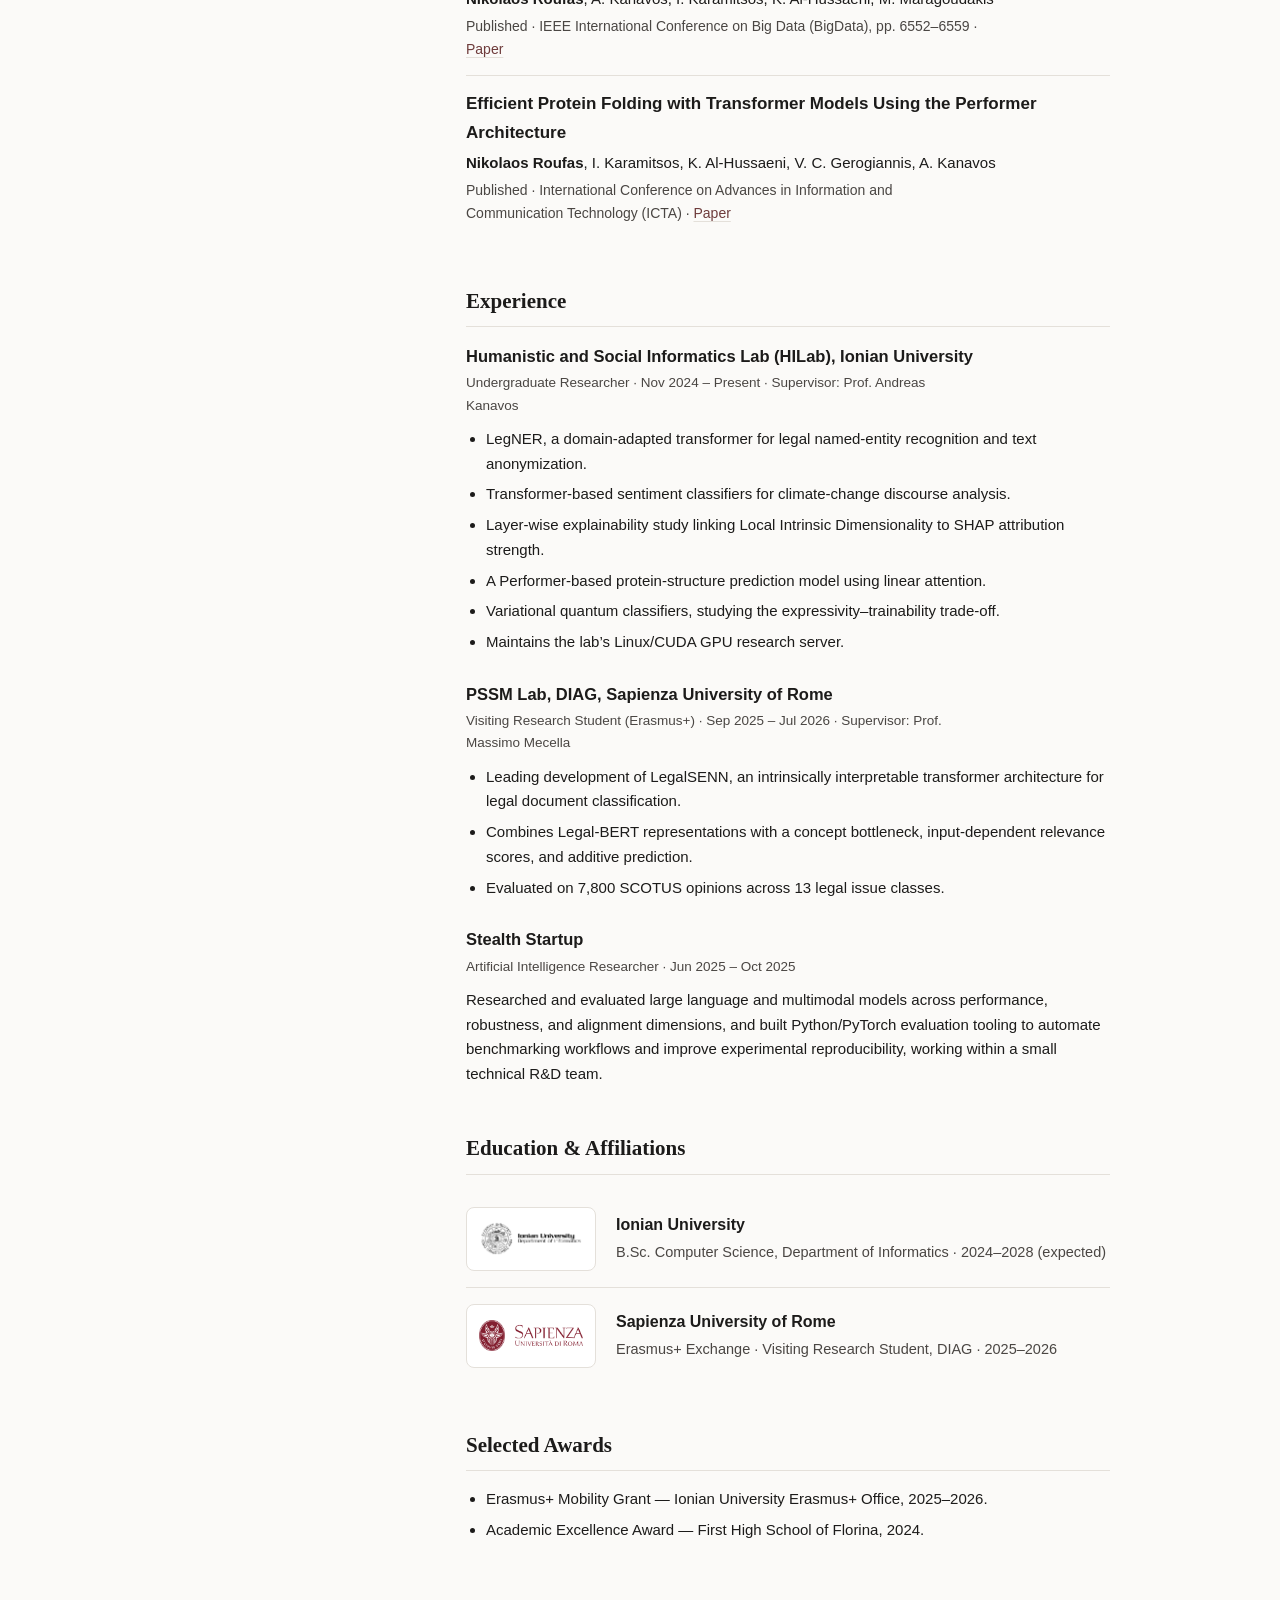
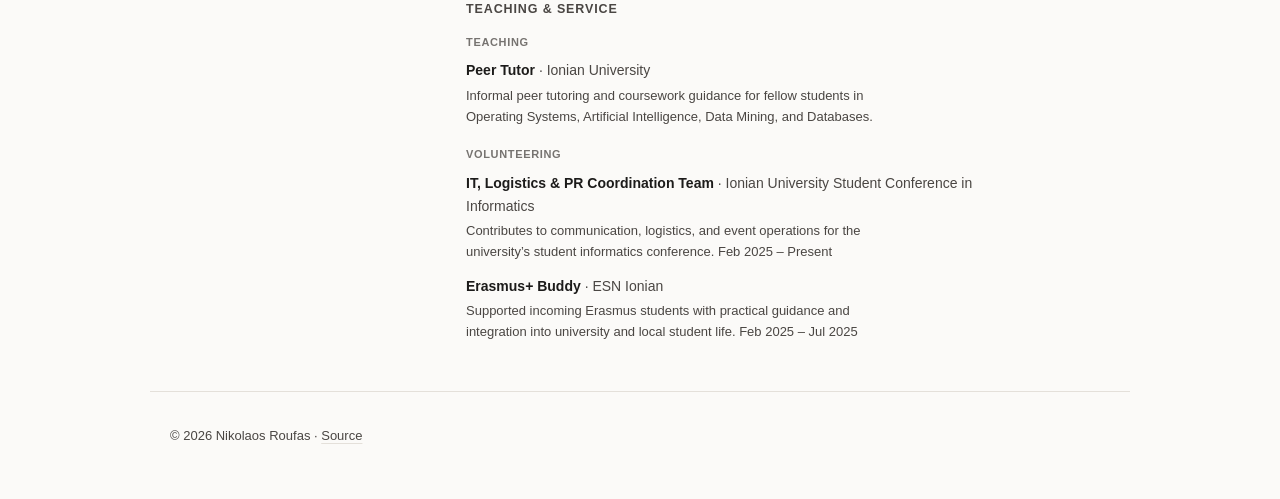
==== commit 6fee3b14: "Fix broken layout from a stray </main> tag A direct edit on GitHub (converting the bio to first pers" ====
--- a/index.html
+++ b/index.html
@@ -277,7 +277,6 @@
         accurate, transparent, and reliable enough for real-world deployment.
       </p>
     </section>
-  </main>
 
 
     <section id="publications" aria-labelledby="publications-heading">
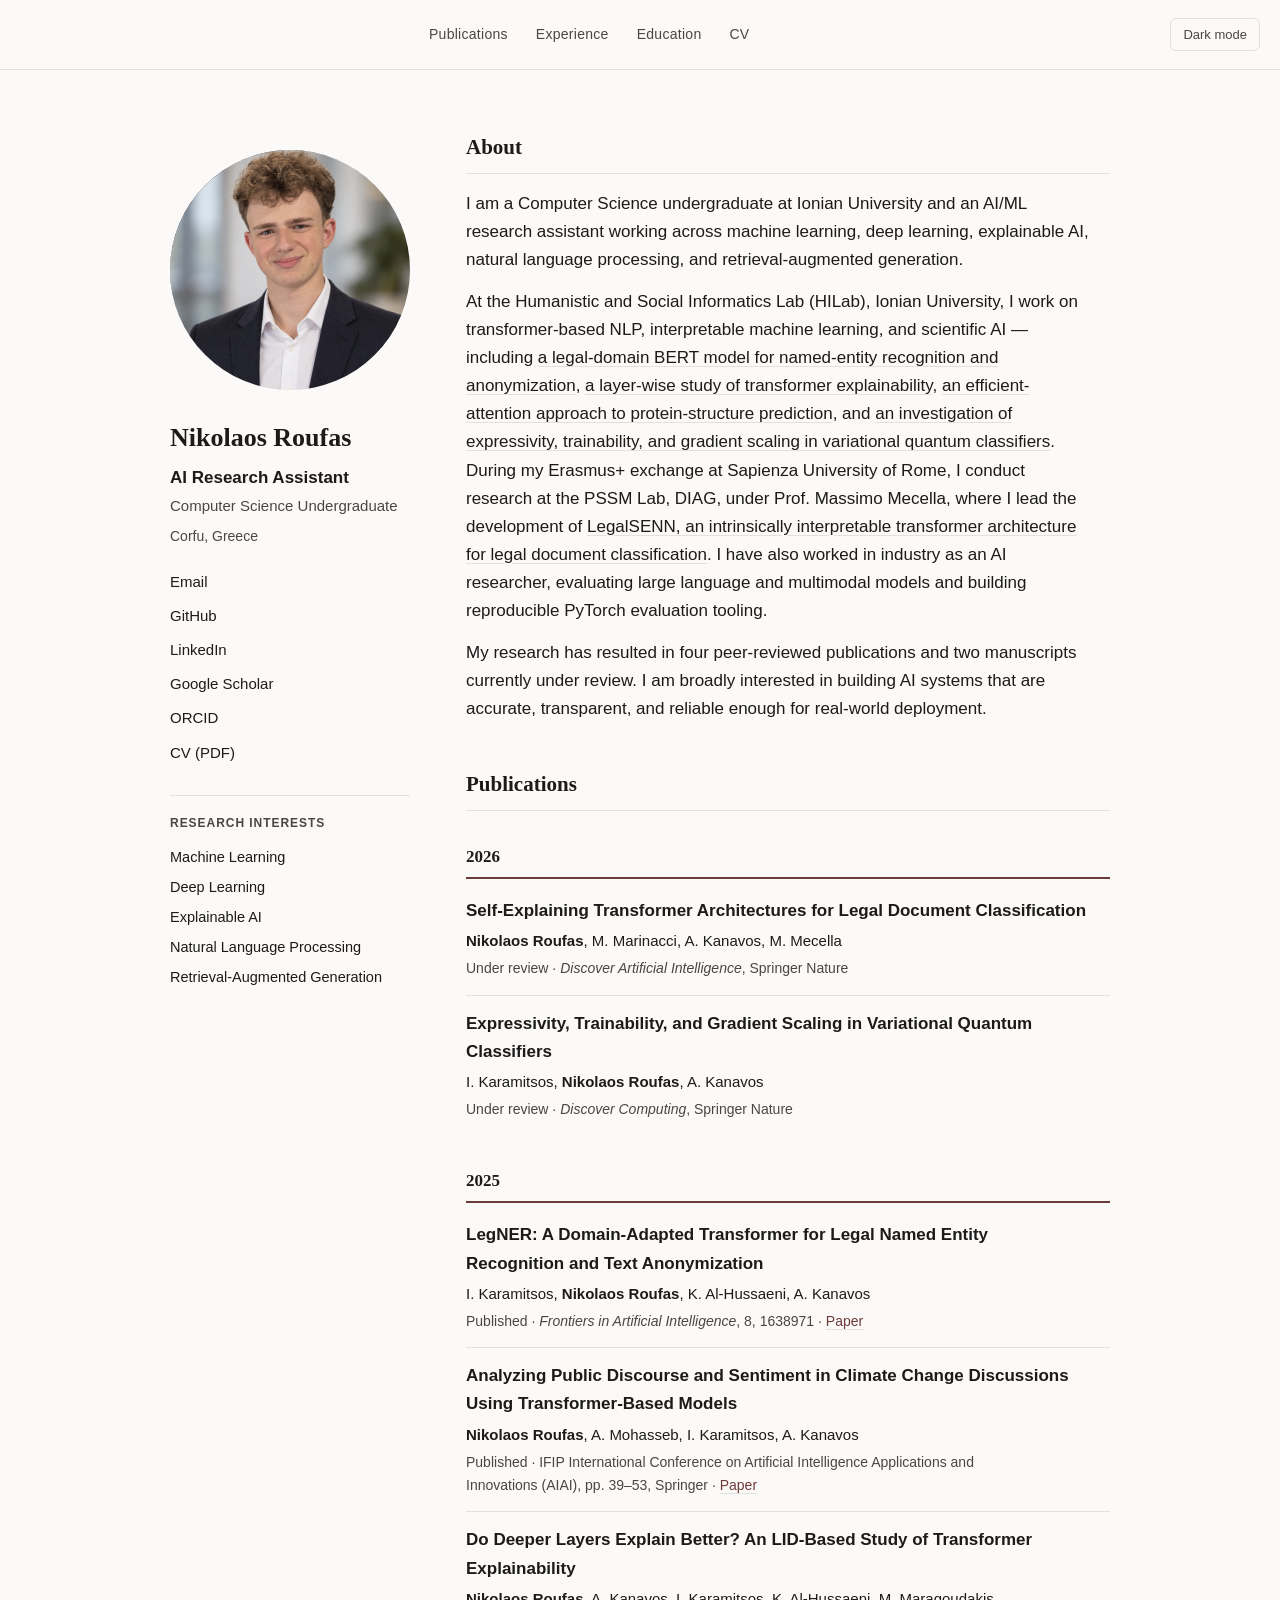
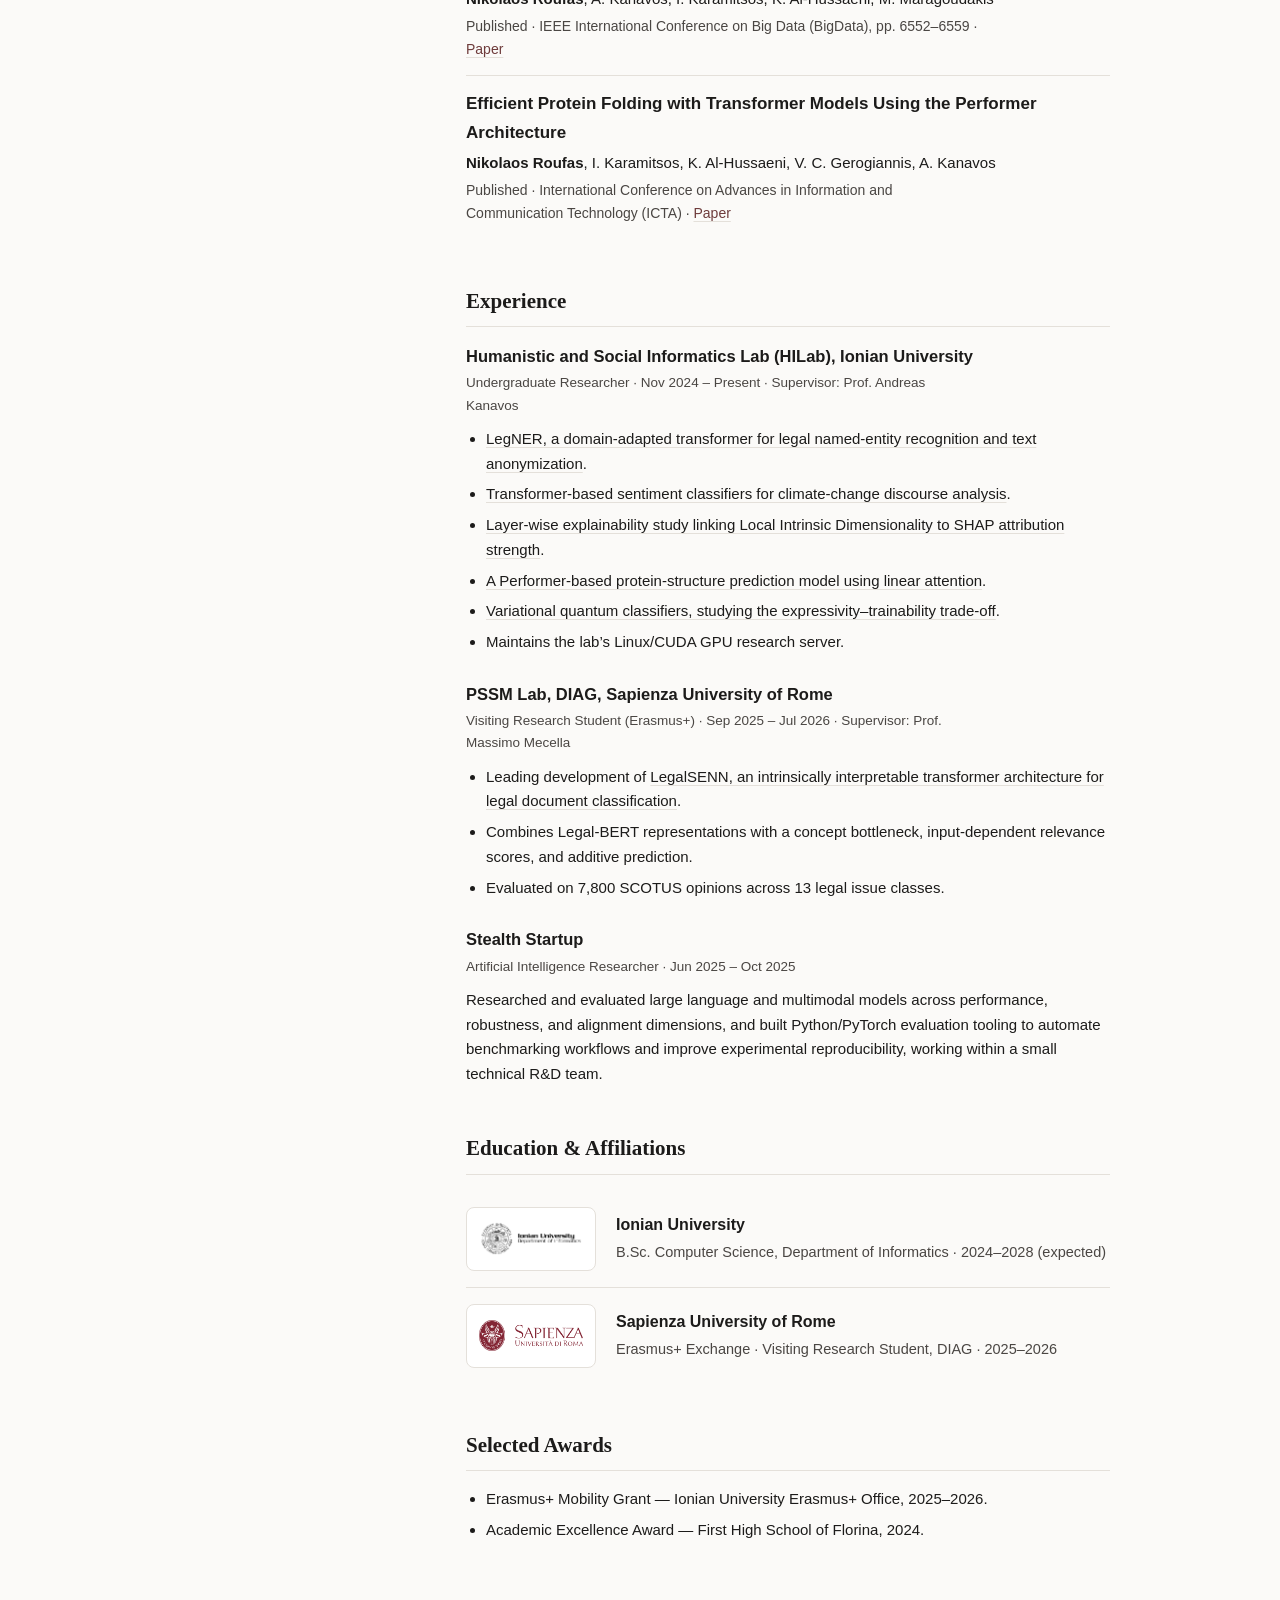
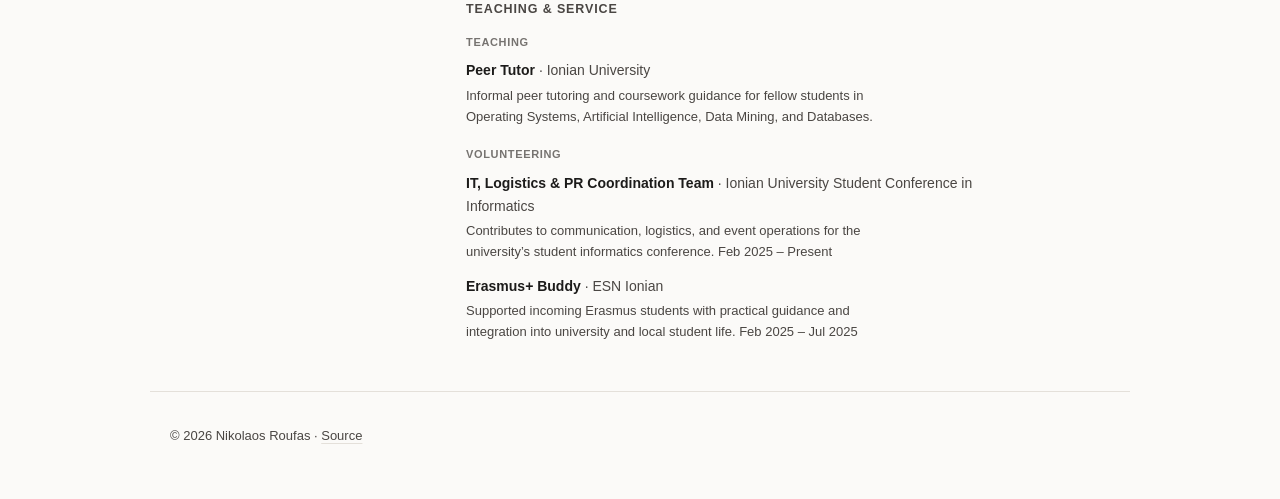
==== commit 3ef0f9d4: "Technical SEO, structured data, and performance audit Repo is a plain static site (no Jekyll/_config" ====
--- a/index.html
+++ b/index.html
@@ -22,11 +22,16 @@
 <meta property="og:url" content="https://nikolaosroufas.me">
 <meta property="og:site_name" content="Nikolaos Roufas">
 <meta property="og:image" content="https://nikolaosroufas.me/assets/images/profile.jpg">
+<meta property="og:image:width" content="480">
+<meta property="og:image:height" content="480">
+<meta property="og:image:alt" content="Nikolaos Roufas">
+<meta property="og:locale" content="en_US">
 
 <meta name="twitter:card" content="summary">
 <meta name="twitter:title" content="Nikolaos Roufas | AI Research Assistant">
 <meta name="twitter:description" content="AI researcher and Computer Science student working on machine learning, explainable AI, NLP, and interpretable neural architectures.">
 <meta name="twitter:image" content="https://nikolaosroufas.me/assets/images/profile.jpg">
+<meta name="twitter:image:alt" content="Nikolaos Roufas">
 
 <link rel="icon" type="image/x-icon" href="favicon.ico">
 <link rel="stylesheet" href="assets/css/styles.css">
@@ -91,13 +96,14 @@
       "inLanguage": "en"
     },
     {
-      "@type": "WebPage",
+      "@type": ["WebPage", "ProfilePage"],
       "@id": "https://nikolaosroufas.me/#webpage",
       "url": "https://nikolaosroufas.me",
       "name": "Nikolaos Roufas | AI Research Assistant",
       "description": "Nikolaos Roufas is an AI researcher and Computer Science student working on machine learning, explainable AI, natural language processing, and interpretable neural architectures.",
       "isPartOf": { "@id": "https://nikolaosroufas.me/#website" },
       "about": { "@id": "https://nikolaosroufas.me/#person" },
+      "mainEntity": { "@id": "https://nikolaosroufas.me/#person" },
       "primaryImageOfPage": {
         "@type": "ImageObject",
         "url": "https://nikolaosroufas.me/assets/images/profile.jpg",
@@ -223,19 +229,19 @@
 
 <div class="page">
   <aside class="sidebar">
-    <img class="portrait" src="assets/images/profile.jpg" width="176" height="176" alt="Portrait of Nikolaos Roufas" loading="eager">
+    <img class="portrait" src="assets/images/profile.jpg" width="480" height="480" alt="Nikolaos Roufas, AI researcher and Computer Science student" loading="eager" fetchpriority="high">
     <h1>Nikolaos Roufas</h1>
     <p class="role">AI Research Assistant</p>
     <p class="role-sub">Computer Science Undergraduate</p>
     <p class="location">Corfu, Greece</p>
 
     <ul class="links">
-      <li><a href="mailto:nikolaosroufas@gmail.com">Email</a></li>
-      <li><a href="https://github.com/NikolasRoufas">GitHub</a></li>
-      <li><a href="https://gr.linkedin.com/in/nikolaosroufas">LinkedIn</a></li>
-      <li><a href="https://scholar.google.com/citations?user=7fCD268AAAAJ&amp;hl=en&amp;oi=ao">Google Scholar</a></li>
-      <li><a href="https://orcid.org/0009-0005-6139-743X">ORCID</a></li>
-      <li><a href="NikolaosRoufas_CV.pdf">CV (PDF)</a></li>
+      <li><a href="mailto:nikolaosroufas@gmail.com" aria-label="Email Nikolaos Roufas">Email</a></li>
+      <li><a href="https://github.com/NikolasRoufas" rel="me" aria-label="Nikolaos Roufas on GitHub">GitHub</a></li>
+      <li><a href="https://gr.linkedin.com/in/nikolaosroufas" rel="me" aria-label="Nikolaos Roufas on LinkedIn">LinkedIn</a></li>
+      <li><a href="https://scholar.google.com/citations?user=7fCD268AAAAJ&amp;hl=en&amp;oi=ao" rel="me" aria-label="Nikolaos Roufas on Google Scholar">Google Scholar</a></li>
+      <li><a href="https://orcid.org/0009-0005-6139-743X" rel="me" aria-label="Nikolaos Roufas's ORCID profile">ORCID</a></li>
+      <li><a href="NikolaosRoufas_CV.pdf" aria-label="Download Nikolaos Roufas's CV (PDF)">CV (PDF)</a></li>
     </ul>
 
     <div class="interests">
@@ -260,14 +266,15 @@
       </p>
       <p>
         At the Humanistic and Social Informatics Lab (HILab), Ionian University, I work on
-        transformer-based NLP, interpretable machine learning, and scientific AI &mdash; including a
-        legal-domain BERT model for named-entity recognition and anonymization, a layer-wise study
-        of transformer explainability, an efficient-attention approach to protein-structure
-        prediction, and an investigation of expressivity, trainability, and gradient scaling in
-        variational quantum classifiers. During my Erasmus+ exchange at Sapienza University of
+        transformer-based NLP, interpretable machine learning, and scientific AI &mdash; including
+        <a href="#pub-legner">a legal-domain BERT model for named-entity recognition and anonymization</a>,
+        <a href="#pub-bigdata">a layer-wise study of transformer explainability</a>,
+        <a href="#pub-protein">an efficient-attention approach to protein-structure prediction</a>,
+        and <a href="#pub-quantum">an investigation of expressivity, trainability, and gradient scaling in
+        variational quantum classifiers</a>. During my Erasmus+ exchange at Sapienza University of
         Rome, I conduct research at the PSSM Lab, DIAG, under Prof. Massimo Mecella, where I
-        lead the development of LegalSENN, an intrinsically interpretable transformer
-        architecture for legal document classification. I have also worked in industry as an AI
+        lead the development of <a href="#pub-legalsenn">LegalSENN, an intrinsically interpretable transformer
+        architecture for legal document classification</a>. I have also worked in industry as an AI
         researcher, evaluating large language and multimodal models and building reproducible
         PyTorch evaluation tooling.
       </p>
@@ -336,11 +343,11 @@
           <p class="exp-meta">Undergraduate Researcher &middot; Nov 2024 &ndash; Present &middot; Supervisor: Prof. Andreas Kanavos</p>
         </div>
         <ul>
-          <li>LegNER, a domain-adapted transformer for legal named-entity recognition and text anonymization.</li>
-          <li>Transformer-based sentiment classifiers for climate-change discourse analysis.</li>
-          <li>Layer-wise explainability study linking Local Intrinsic Dimensionality to SHAP attribution strength.</li>
-          <li>A Performer-based protein-structure prediction model using linear attention.</li>
-          <li>Variational quantum classifiers, studying the expressivity&ndash;trainability trade-off.</li>
+          <li><a href="#pub-legner">LegNER, a domain-adapted transformer for legal named-entity recognition and text anonymization</a>.</li>
+          <li><a href="#pub-climate">Transformer-based sentiment classifiers for climate-change discourse analysis</a>.</li>
+          <li><a href="#pub-bigdata">Layer-wise explainability study linking Local Intrinsic Dimensionality to SHAP attribution strength</a>.</li>
+          <li><a href="#pub-protein">A Performer-based protein-structure prediction model using linear attention</a>.</li>
+          <li><a href="#pub-quantum">Variational quantum classifiers, studying the expressivity&ndash;trainability trade-off</a>.</li>
           <li>Maintains the lab&rsquo;s Linux/CUDA GPU research server.</li>
         </ul>
       </article>
@@ -351,7 +358,7 @@
           <p class="exp-meta">Visiting Research Student (Erasmus+) &middot; Sep 2025 &ndash; Jul 2026 &middot; Supervisor: Prof. Massimo Mecella</p>
         </div>
         <ul>
-          <li>Leading development of LegalSENN, an intrinsically interpretable transformer architecture for legal document classification.</li>
+          <li>Leading development of <a href="#pub-legalsenn">LegalSENN, an intrinsically interpretable transformer architecture for legal document classification</a>.</li>
           <li>Combines Legal-BERT representations with a concept bottleneck, input-dependent relevance scores, and additive prediction.</li>
           <li>Evaluated on 7,800 SCOTUS opinions across 13 legal issue classes.</li>
         </ul>
@@ -376,7 +383,7 @@
 
       <div class="edu">
         <div class="edu-logo-frame">
-          <img class="edu-logo" src="assets/images/ionian-university-logo.gif" alt="Ionian University logo">
+          <img class="edu-logo" src="assets/images/ionian-university-logo.gif" width="850" height="298" alt="Ionian University logo" loading="lazy">
         </div>
         <div>
           <h3>Ionian University</h3>
@@ -386,7 +393,7 @@
 
       <div class="edu">
         <div class="edu-logo-frame">
-          <img class="edu-logo" src="assets/images/sapienza-logo.png" alt="Sapienza University of Rome logo">
+          <img class="edu-logo" src="assets/images/sapienza-logo.png" width="780" height="234" alt="Sapienza University of Rome logo" loading="lazy">
         </div>
         <div>
           <h3>Sapienza University of Rome</h3>
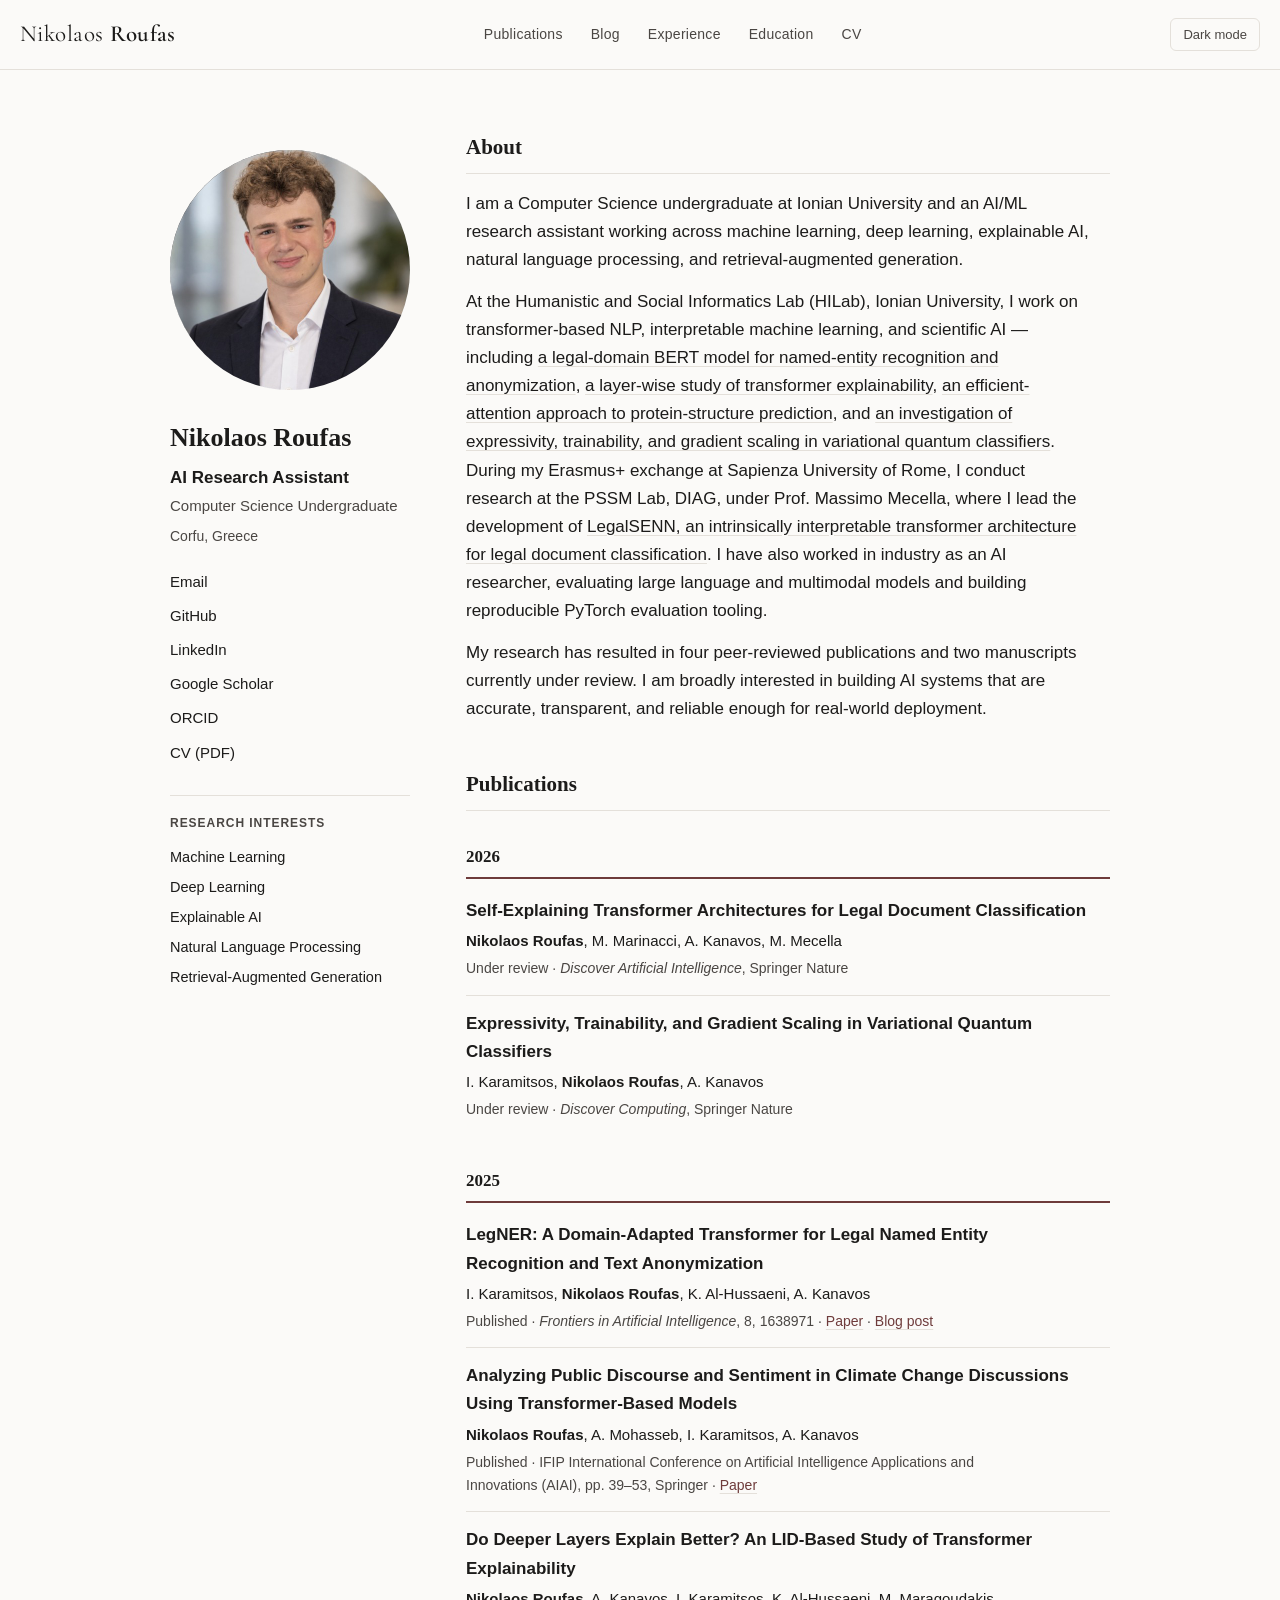
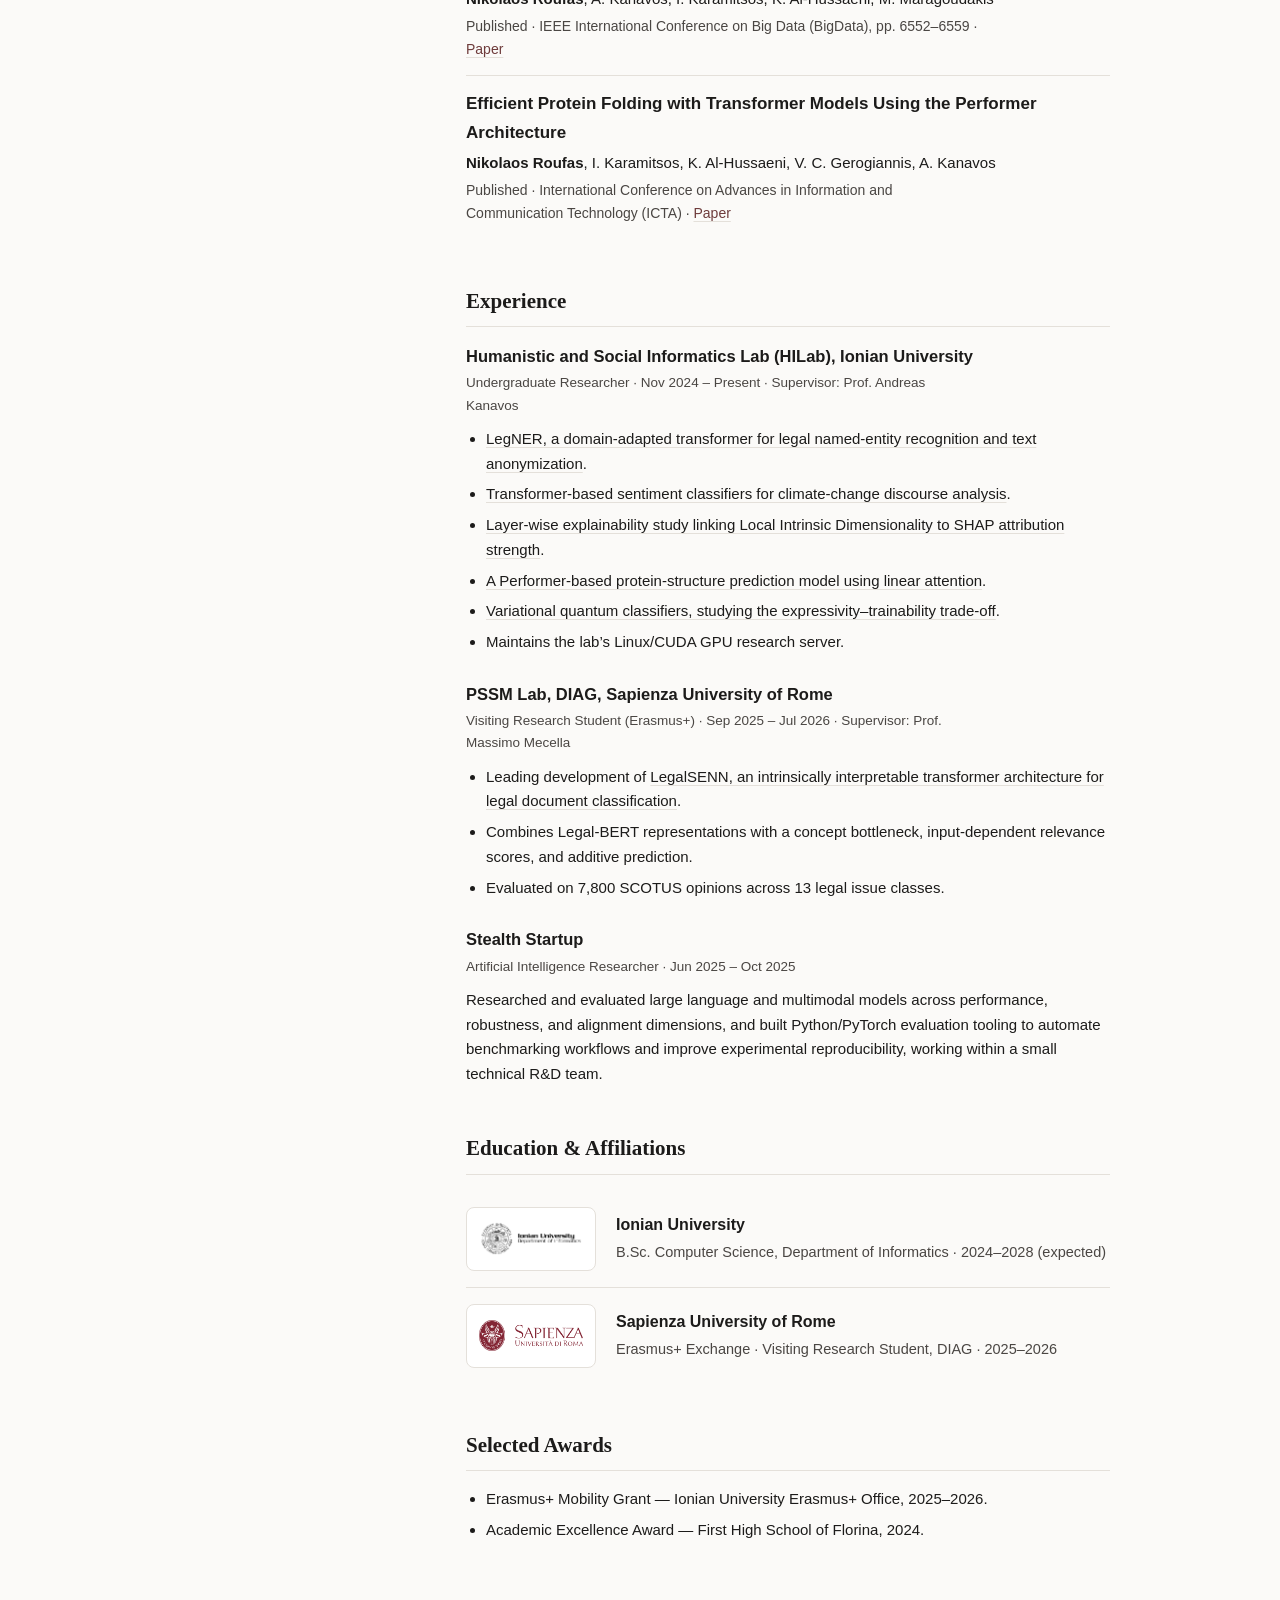
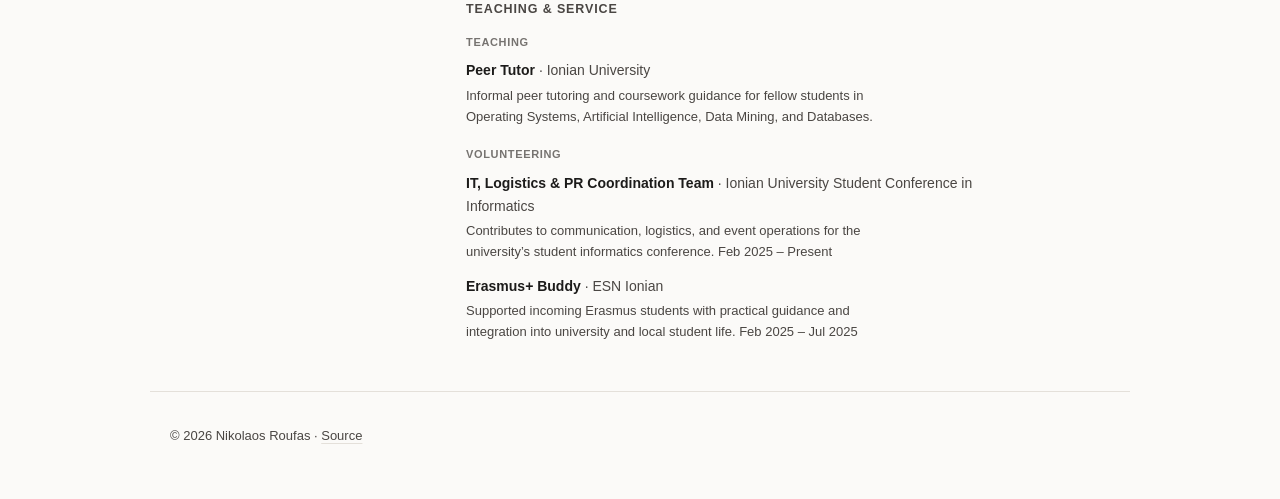
==== commit 3a6d6156: "Add research blog with LegNER article and refined wordmark - Add /blog/ index and /blog/legner/ arti" ====
--- a/index.html
+++ b/index.html
@@ -34,7 +34,11 @@
 <meta name="twitter:image:alt" content="Nikolaos Roufas">
 
 <link rel="icon" type="image/x-icon" href="favicon.ico">
+<link rel="preconnect" href="https://fonts.googleapis.com">
+<link rel="preconnect" href="https://fonts.gstatic.com" crossorigin>
+<link rel="stylesheet" href="https://fonts.googleapis.com/css2?family=Cormorant+Garamond:wght@400;600&amp;display=swap&amp;text=Nikolaos%20Roufas">
 <link rel="stylesheet" href="assets/css/styles.css">
+<link rel="stylesheet" href="assets/css/wordmark.css">
 
 <script type="application/ld+json">
 {
@@ -96,7 +100,7 @@
       "inLanguage": "en"
     },
     {
-      "@type": ["WebPage", "ProfilePage"],
+      "@type": "WebPage",
       "@id": "https://nikolaosroufas.me/#webpage",
       "url": "https://nikolaosroufas.me",
       "name": "Nikolaos Roufas | AI Research Assistant",
@@ -116,6 +120,7 @@
       "@type": "ScholarlyArticle",
       "@id": "https://nikolaosroufas.me/#pub-legalsenn",
       "name": "Self-Explaining Transformer Architectures for Legal Document Classification",
+      "headline": "Self-Explaining Transformer Architectures for Legal Document Classification",
       "author": [
         { "@id": "https://nikolaosroufas.me/#person" },
         { "@type": "Person", "name": "M. Marinacci" },
@@ -131,6 +136,7 @@
       "@type": "ScholarlyArticle",
       "@id": "https://nikolaosroufas.me/#pub-quantum",
       "name": "Expressivity, Trainability, and Gradient Scaling in Variational Quantum Classifiers",
+      "headline": "Expressivity, Trainability, and Gradient Scaling in Variational Quantum Classifiers",
       "author": [
         { "@type": "Person", "name": "I. Karamitsos" },
         { "@id": "https://nikolaosroufas.me/#person" },
@@ -145,6 +151,7 @@
       "@type": "ScholarlyArticle",
       "@id": "https://nikolaosroufas.me/#pub-legner",
       "name": "LegNER: A Domain-Adapted Transformer for Legal Named Entity Recognition and Text Anonymization",
+      "headline": "LegNER: A Domain-Adapted Transformer for Legal Named Entity Recognition and Text Anonymization",
       "author": [
         { "@type": "Person", "name": "I. Karamitsos" },
         { "@id": "https://nikolaosroufas.me/#person" },
@@ -152,7 +159,7 @@
         { "@type": "Person", "name": "A. Kanavos" }
       ],
       "isPartOf": { "@type": "Periodical", "name": "Frontiers in Artificial Intelligence" },
-      "datePublished": "2025-11-06",
+      "datePublished": "2025-11-06T00:00:00+00:00",
       "url": "https://www.frontiersin.org/journals/artificial-intelligence/articles/10.3389/frai.2025.1638971/full",
       "creativeWorkStatus": "Published",
       "mainEntityOfPage": { "@id": "https://nikolaosroufas.me/#webpage" }
@@ -161,6 +168,7 @@
       "@type": "ScholarlyArticle",
       "@id": "https://nikolaosroufas.me/#pub-climate",
       "name": "Analyzing Public Discourse and Sentiment in Climate Change Discussions Using Transformer-Based Models",
+      "headline": "Analyzing Public Discourse and Sentiment in Climate Change Discussions Using Transformer-Based Models",
       "author": [
         { "@id": "https://nikolaosroufas.me/#person" },
         { "@type": "Person", "name": "A. Mohasseb" },
@@ -169,7 +177,7 @@
       ],
       "isPartOf": { "@type": "CreativeWork", "name": "IFIP International Conference on Artificial Intelligence Applications and Innovations (AIAI)" },
       "publisher": { "@type": "Organization", "name": "Springer" },
-      "datePublished": "2025-06-23",
+      "datePublished": "2025-06-23T00:00:00+00:00",
       "url": "https://link.springer.com/chapter/10.1007/978-3-031-97313-0_4",
       "creativeWorkStatus": "Published",
       "mainEntityOfPage": { "@id": "https://nikolaosroufas.me/#webpage" }
@@ -178,6 +186,7 @@
       "@type": "ScholarlyArticle",
       "@id": "https://nikolaosroufas.me/#pub-bigdata",
       "name": "Do Deeper Layers Explain Better? An LID-Based Study of Transformer Explainability",
+      "headline": "Do Deeper Layers Explain Better? An LID-Based Study of Transformer Explainability",
       "author": [
         { "@id": "https://nikolaosroufas.me/#person" },
         { "@type": "Person", "name": "A. Kanavos" },
@@ -187,7 +196,7 @@
       ],
       "isPartOf": { "@type": "CreativeWork", "name": "IEEE International Conference on Big Data (BigData)" },
       "publisher": { "@type": "Organization", "name": "IEEE" },
-      "datePublished": "2025",
+      "datePublished": "2025-12-08T00:00:00+00:00",
       "url": "https://ieeexplore.ieee.org/abstract/document/11402387",
       "creativeWorkStatus": "Published",
       "mainEntityOfPage": { "@id": "https://nikolaosroufas.me/#webpage" }
@@ -196,6 +205,7 @@
       "@type": "ScholarlyArticle",
       "@id": "https://nikolaosroufas.me/#pub-protein",
       "name": "Efficient Protein Folding with Transformer Models Using the Performer Architecture",
+      "headline": "Efficient Protein Folding with Transformer Models Using the Performer Architecture",
       "author": [
         { "@id": "https://nikolaosroufas.me/#person" },
         { "@type": "Person", "name": "I. Karamitsos" },
@@ -205,7 +215,6 @@
       ],
       "isPartOf": { "@type": "CreativeWork", "name": "International Conference on Advances in Information and Communication Technology (ICTA)" },
       "publisher": { "@type": "Organization", "name": "Springer" },
-      "datePublished": "2025",
       "url": "https://link.springer.com/chapter/10.1007/978-3-032-18162-6_20",
       "creativeWorkStatus": "Published",
       "mainEntityOfPage": { "@id": "https://nikolaosroufas.me/#webpage" }
@@ -218,8 +227,10 @@
 <a class="skip-link" href="#main">Skip to content</a>
 
 <nav class="topnav" aria-label="Section">
+  <a class="wordmark" href="/"><span class="wm-first">Nikolaos</span> <span class="wm-last">Roufas</span></a>
   <div class="nav-links">
     <a href="#publications">Publications</a>
+    <a href="/blog/">Blog</a>
     <a href="#experience">Experience</a>
     <a href="#education">Education</a>
     <a href="NikolaosRoufas_CV.pdf">CV</a>
@@ -311,7 +322,7 @@
         <article class="pub" id="pub-legner">
           <p class="pub-title">LegNER: A Domain-Adapted Transformer for Legal Named Entity Recognition and Text Anonymization</p>
           <p class="pub-authors">I. Karamitsos, <strong>Nikolaos Roufas</strong>, K. Al-Hussaeni, A. Kanavos</p>
-          <p class="pub-venue">Published &middot; <em>Frontiers in Artificial Intelligence</em>, 8, 1638971 &middot; <a href="https://www.frontiersin.org/journals/artificial-intelligence/articles/10.3389/frai.2025.1638971/full">Paper</a></p>
+          <p class="pub-venue">Published &middot; <em>Frontiers in Artificial Intelligence</em>, 8, 1638971 &middot; <a href="https://www.frontiersin.org/journals/artificial-intelligence/articles/10.3389/frai.2025.1638971/full">Paper</a> &middot; <a href="/blog/legner/">Blog post</a></p>
         </article>
 
         <article class="pub" id="pub-climate">
--- a/assets/css/styles.css
+++ b/assets/css/styles.css
@@ -391,3 +391,15 @@
   cursor: pointer;
 }
 .theme-toggle:hover { color: var(--accent); border-color: var(--accent); }
+
+/* Narrow screens: wordmark and theme toggle share the first row, links wrap onto the second */
+@media (max-width: 640px) {
+  .topnav { flex-wrap: wrap; row-gap: 10px; }
+  .topnav .nav-links {
+    order: 3;
+    flex-basis: 100%;
+    flex-wrap: wrap;
+    justify-content: flex-start;
+    gap: 6px 20px;
+  }
+}
--- a/assets/css/wordmark.css
+++ b/assets/css/wordmark.css
@@ -0,0 +1,52 @@
+/* ==========================================================================
+   Wordmark — "Nikolaos Roufas", set in Cormorant Garamond.
+   Shared by the homepage (.topnav) and the blog (.site-nav) so the mark is
+   identical everywhere. Colours come from each page's own theme variables
+   (--text, --accent), so light and dark mode follow automatically.
+   The first name is set in the regular weight, the family name in semibold:
+   a quiet contrast that keeps the name readable as one unit.
+   Selectors are scoped to both navs so generic link styles (e.g. `.blog a`)
+   cannot recolour or underline the mark.
+   ========================================================================== */
+
+:is(.topnav, .site-nav) .wordmark {
+  display: inline-flex;
+  align-items: baseline;
+  gap: 0.28em;
+  font-family: "Cormorant Garamond", "Cormorant", Garamond, "EB Garamond", "Iowan Old Style", Georgia, serif;
+  font-size: 23px;
+  line-height: 1;
+  letter-spacing: 0.012em;
+  color: var(--text);
+  text-decoration: none;
+  white-space: nowrap;
+  font-kerning: normal;
+  font-feature-settings: "kern" 1, "liga" 1, "onum" 1;
+  -webkit-font-smoothing: antialiased;
+  text-rendering: optimizeLegibility;
+}
+
+:is(.topnav, .site-nav) .wordmark .wm-first {
+  font-weight: 400;
+  letter-spacing: 0.02em;
+}
+
+:is(.topnav, .site-nav) .wordmark .wm-last {
+  font-weight: 600;
+  letter-spacing: 0.006em;
+}
+
+:is(.topnav, .site-nav) .wordmark:hover,
+:is(.topnav, .site-nav) .wordmark:hover .wm-first,
+:is(.topnav, .site-nav) .wordmark:hover .wm-last {
+  color: var(--accent);
+  text-decoration: none;
+}
+
+@media (prefers-reduced-motion: no-preference) {
+  :is(.topnav, .site-nav) .wordmark { transition: color 0.15s ease; }
+}
+
+@media (max-width: 640px) {
+  :is(.topnav, .site-nav) .wordmark { font-size: 21px; }
+}
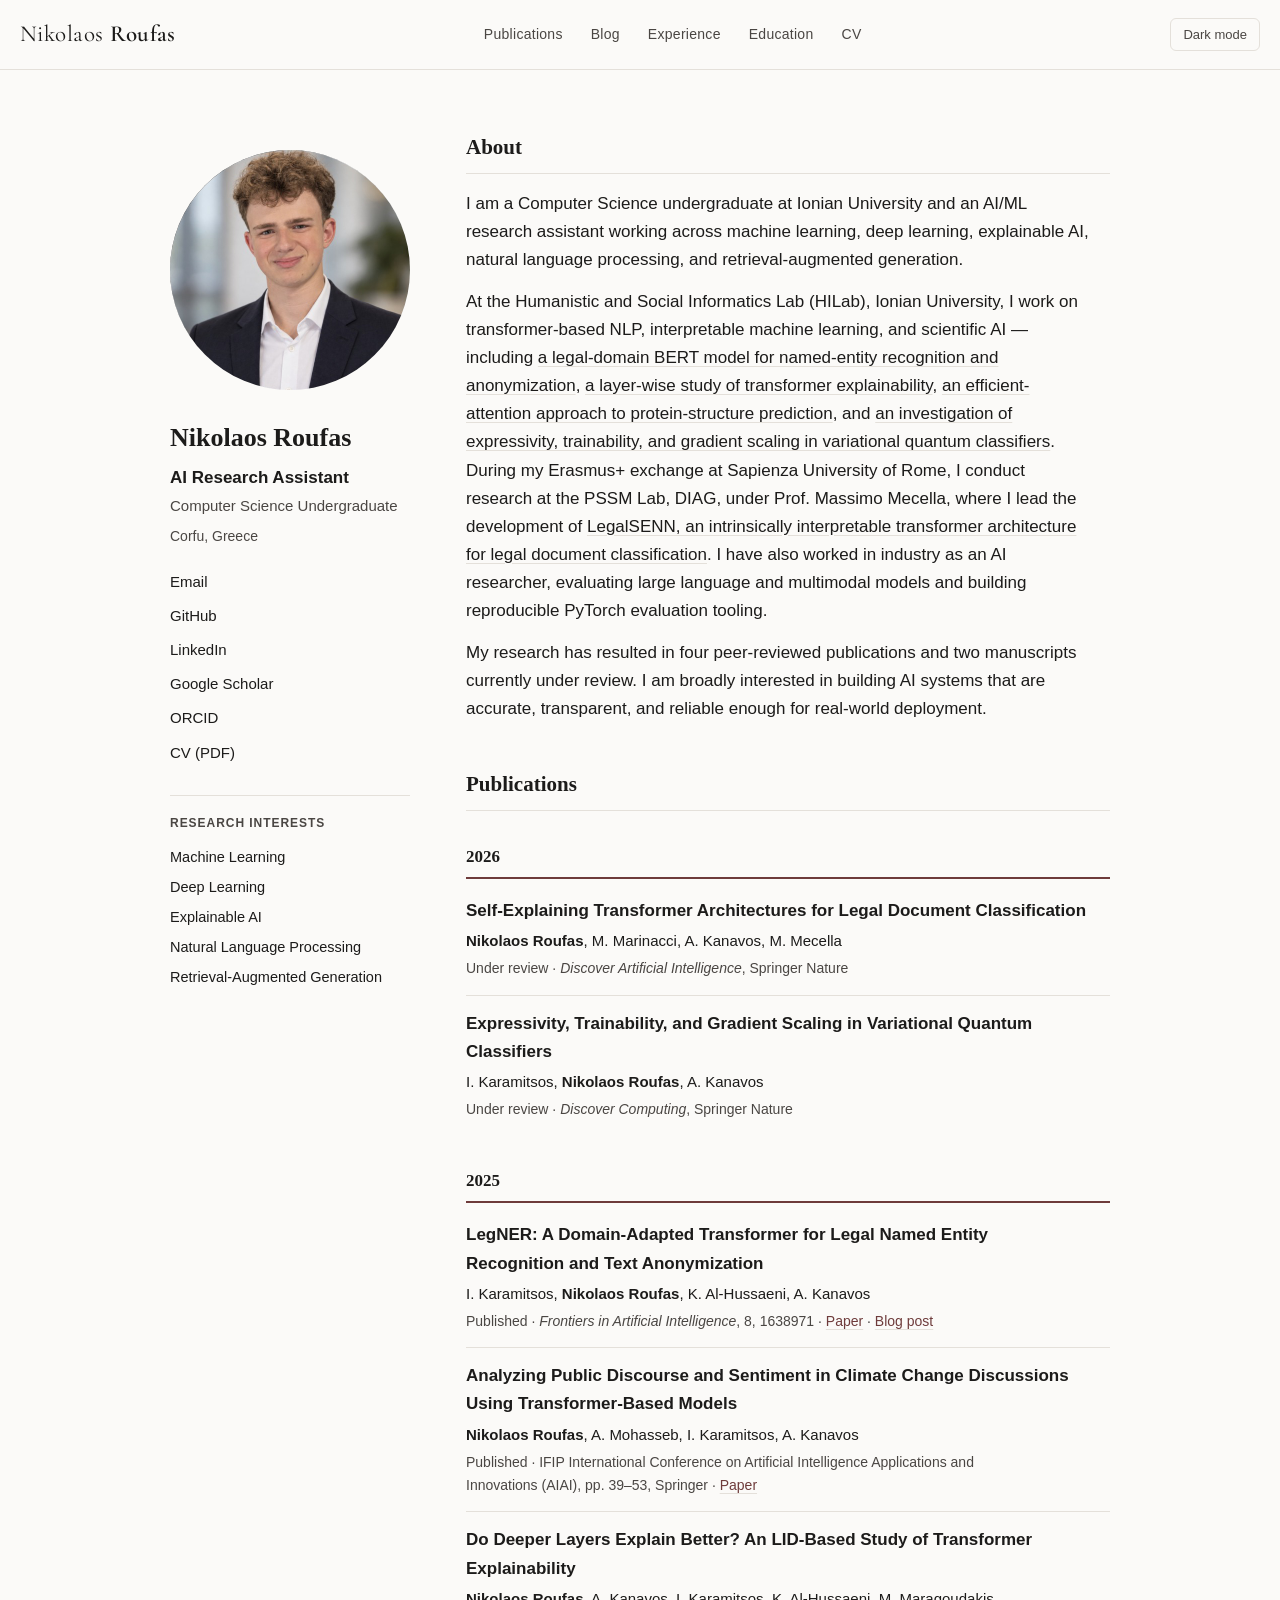
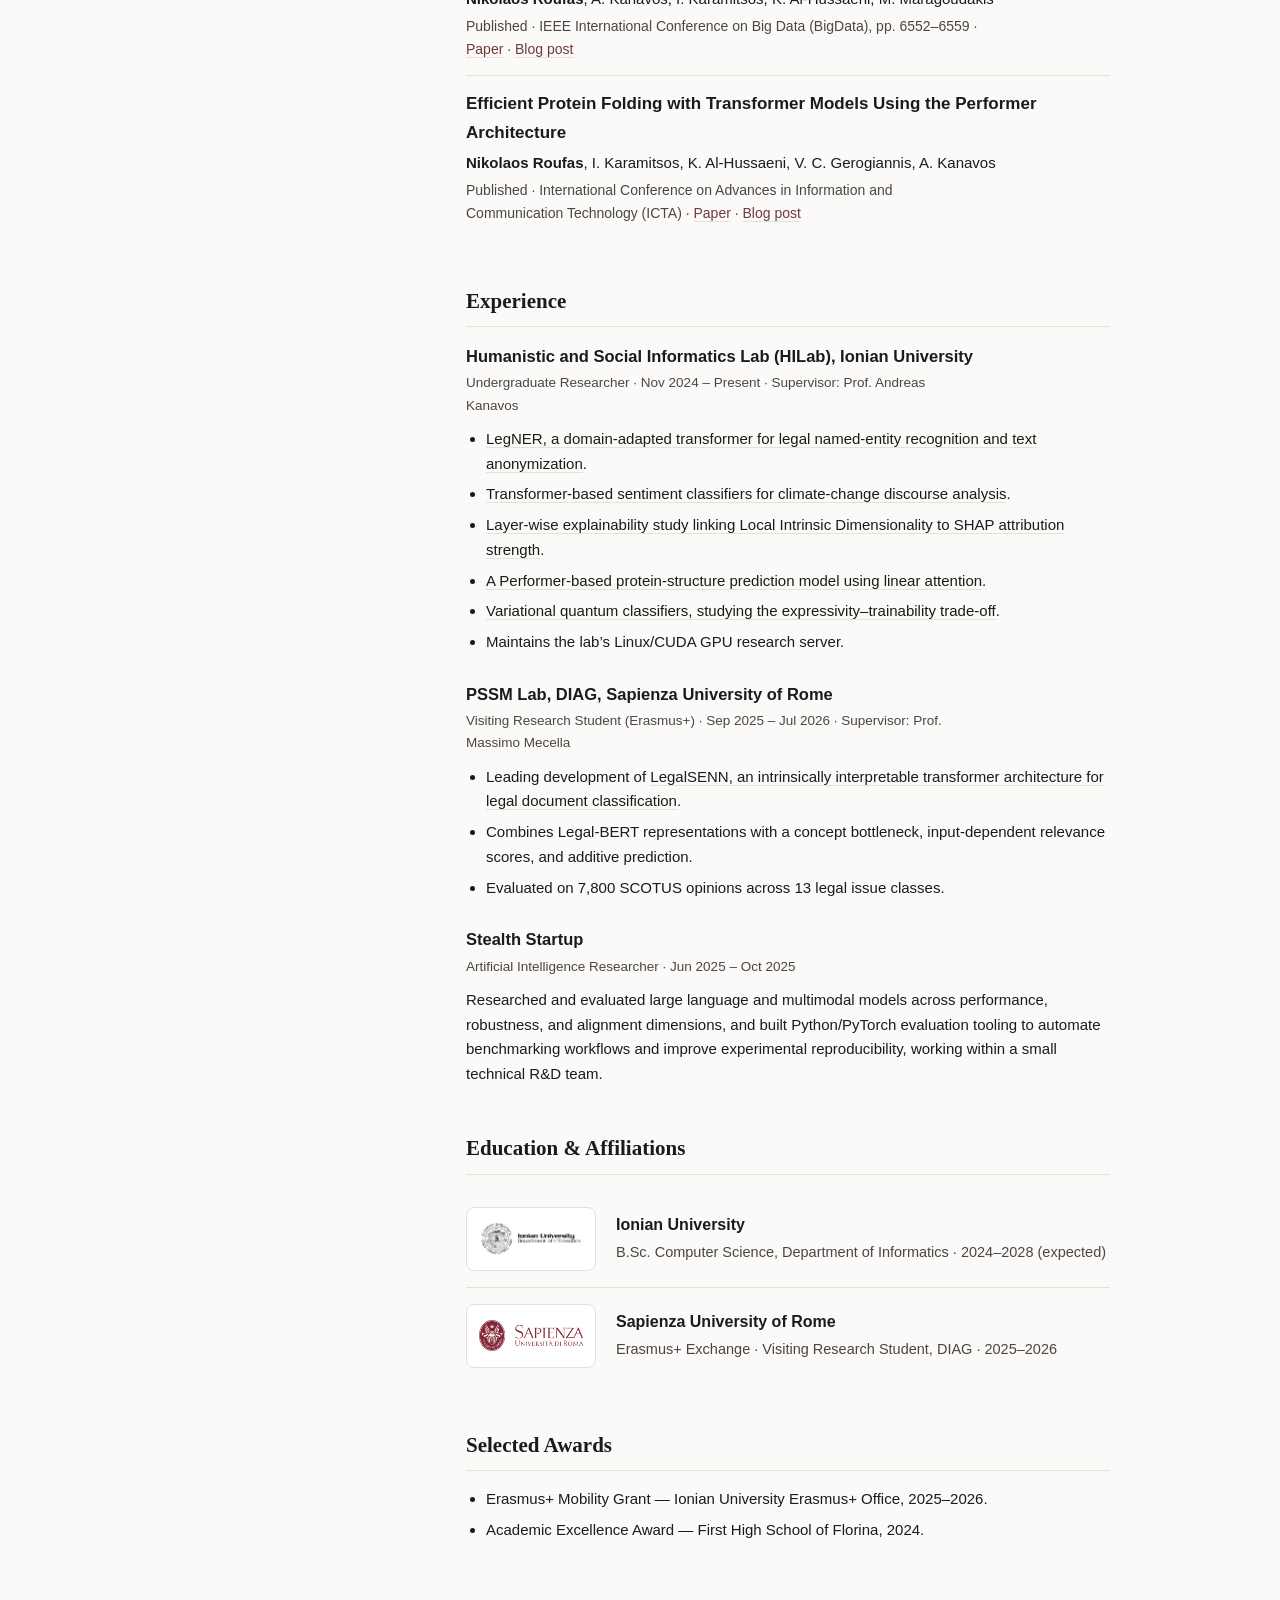
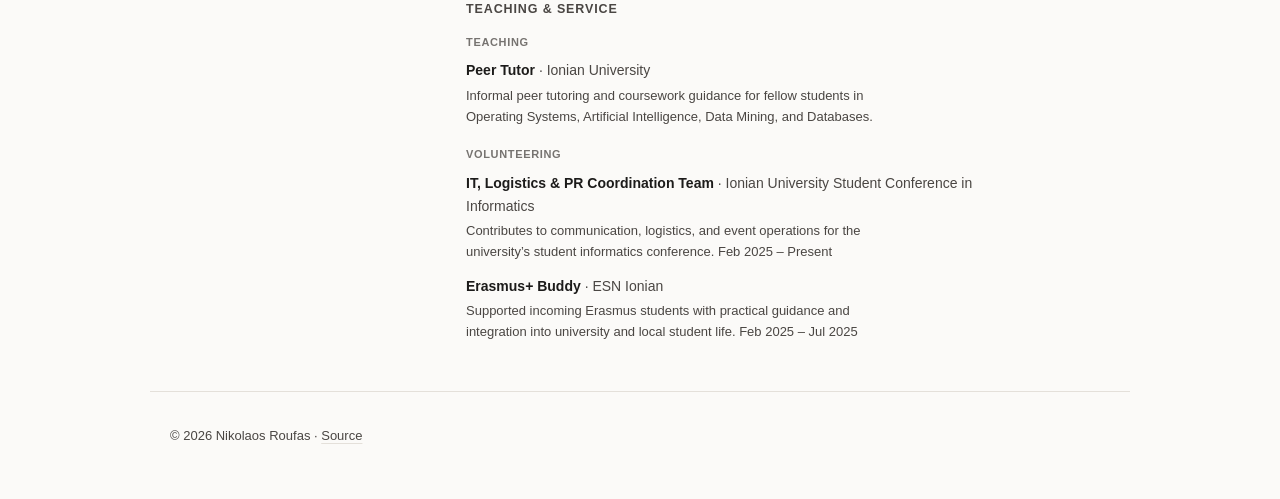
==== commit 7c174b6a: "Add deeper-layers and performer-protein research articles - /blog/deeper-layers/: layer-wise LID of " ====
--- a/index.html
+++ b/index.html
@@ -334,13 +334,13 @@
         <article class="pub" id="pub-bigdata">
           <p class="pub-title">Do Deeper Layers Explain Better? An LID-Based Study of Transformer Explainability</p>
           <p class="pub-authors"><strong>Nikolaos Roufas</strong>, A. Kanavos, I. Karamitsos, K. Al-Hussaeni, M. Maragoudakis</p>
-          <p class="pub-venue">Published &middot; IEEE International Conference on Big Data (BigData), pp. 6552&ndash;6559 &middot; <a href="https://ieeexplore.ieee.org/abstract/document/11402387">Paper</a></p>
+          <p class="pub-venue">Published &middot; IEEE International Conference on Big Data (BigData), pp. 6552&ndash;6559 &middot; <a href="https://ieeexplore.ieee.org/abstract/document/11402387">Paper</a> &middot; <a href="/blog/deeper-layers/">Blog post</a></p>
         </article>
 
         <article class="pub" id="pub-protein">
           <p class="pub-title">Efficient Protein Folding with Transformer Models Using the Performer Architecture</p>
           <p class="pub-authors"><strong>Nikolaos Roufas</strong>, I. Karamitsos, K. Al-Hussaeni, V. C. Gerogiannis, A. Kanavos</p>
-          <p class="pub-venue">Published &middot; International Conference on Advances in Information and Communication Technology (ICTA) &middot; <a href="https://link.springer.com/chapter/10.1007/978-3-032-18162-6_20">Paper</a></p>
+          <p class="pub-venue">Published &middot; International Conference on Advances in Information and Communication Technology (ICTA) &middot; <a href="https://link.springer.com/chapter/10.1007/978-3-032-18162-6_20">Paper</a> &middot; <a href="/blog/performer-protein/">Blog post</a></p>
         </article>
       </div>
     </section>
